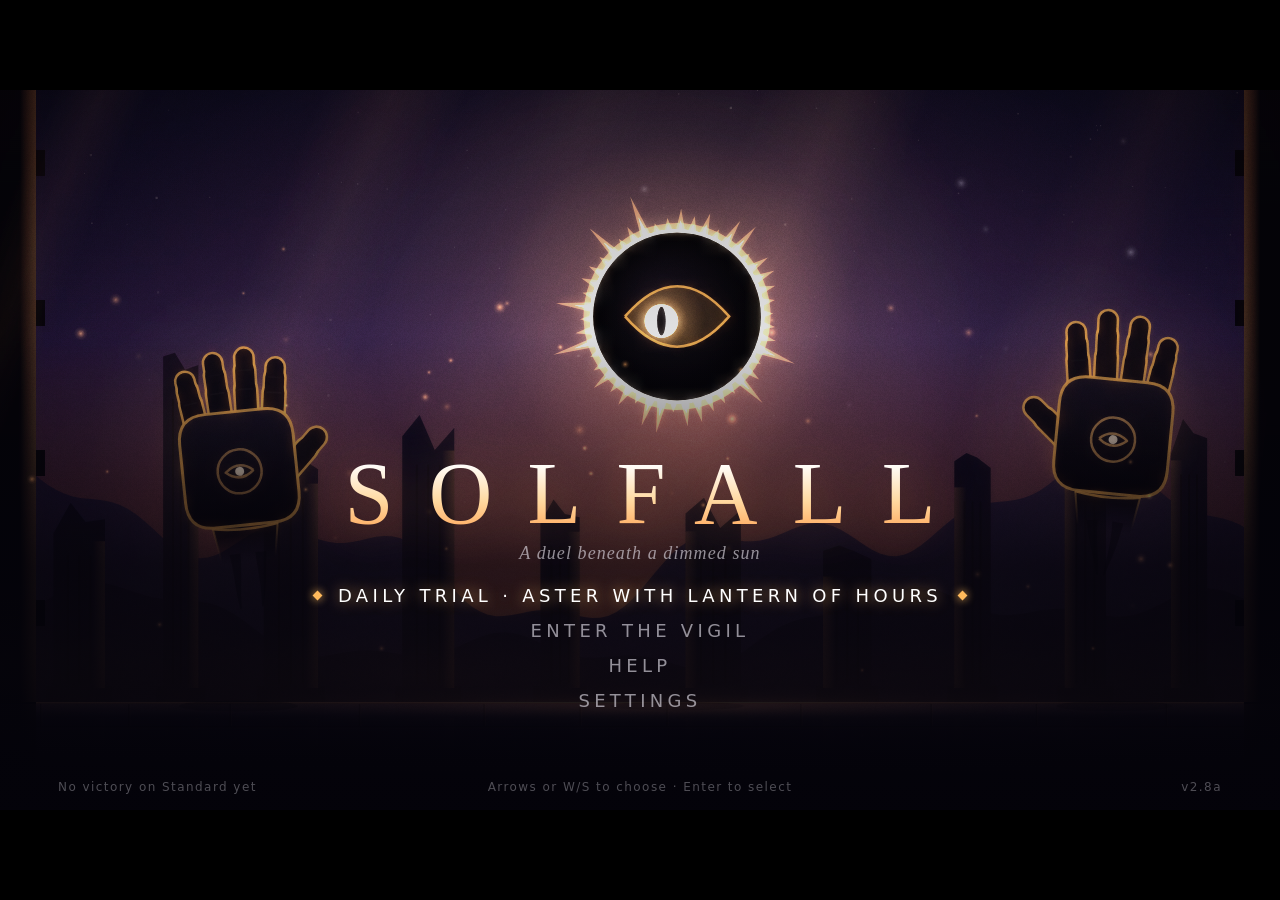
==== index.html @ 7db54760 "Solfall v2.8a: a Boss Journal, a daily trial, and costumes - The Boss Journal: a lectern in the camp" ====
<!doctype html>
<html lang="en">
<head>
<meta charset="utf-8">
<title>Solfall</title>
<meta name="viewport" content="width=device-width, initial-scale=1">
<link rel="icon" href="data:image/svg+xml,%3Csvg xmlns='http://www.w3.org/2000/svg' viewBox='0 0 32 32'%3E%3Ccircle cx='16' cy='16' r='14' fill='%23ffba5c'/%3E%3Ccircle cx='16' cy='16' r='11' fill='%23060410'/%3E%3C/svg%3E">
<link rel="stylesheet" href="css/style.css">
</head>
<body>
<div id="stage">
  <canvas id="game"></canvas>
  <div id="lowhp"></div>
  <div class="lb" id="lbTop"></div>
  <div class="lb" id="lbBot"></div>

  <!-- in-fight display -->
  <div id="hud" class="off">
    <div id="phud">
      <div class="plabel" id="heroName">VESPER</div>
      <div id="hp"></div>
      <div id="ember">
        <div class="seg"><i></i></div><div class="seg"><i></i></div><div class="seg"><i></i></div>
        <span class="elabel">STARLIGHT</span>
      </div>
      <div id="ult"><div class="ubar"><i id="ultFill"></i></div><span class="elabel">DAWNBREAK</span><span id="ultKey"></span></div>
      <div id="crown" class="off"><div class="ubar"><i id="crownFill"></i></div><span class="elabel" id="crownName">CROWN</span><span id="crownKey"></span></div>
      <div id="mend"></div>
      <div id="boons"></div>
    </div>
    <div id="timer">0:00.0</div>
    <div id="flow"><b id="flowRank"></b><div class="fbar"><i id="flowFill"></i></div><span class="flabel">FLOW</span></div>
    <div id="omen"></div>
    <div id="bhud">
      <div class="brow">
        <span class="bname"><span id="bname">THE ECLIPSED WARDEN </span><i id="trial"></i></span>
        <span id="bphase"><b>I</b><b>II</b><b>III</b></span>
      </div>
      <div class="bbar">
        <div id="bchip"></div><div id="bfill"></div>
        <div class="notch" style="left:33.333%"></div><div class="notch" style="left:66.666%"></div>
      </div>
      <div class="pbar"><div id="pfill"></div><span>STAGGER</span></div>
    </div>
    <div id="card"><div class="num"></div><div class="rule"></div><div class="title"></div><div class="sub"></div></div>
    <div id="callout"><div class="big"></div><div class="small"></div></div>
    <div id="hint"></div>
  </div>
  <!-- the rest between trials: the boon you stand at, as a card (rest.js) -->
  <div id="restCard" class="item card"><span class="ctag"></span><b class="cname"></b><span class="cdesc"></span><span class="cuse"></span></div>

  <!-- menus -->
  <div id="screens">
    <section id="s-title" class="screen">
      <div class="shade"></div>
      <div class="titleblock">
        <h1>SOLFALL</h1>
        <p class="tag">A duel beneath a dimmed sun</p>
        <nav>
          <div class="item" data-act="continue" id="continueItem" style="display:none">Continue</div>
          <div class="item" data-act="quick" id="quickItem" style="display:none">Quick start</div>
          <div class="item" data-act="daily" id="dailyItem">Daily trial</div>
          <div class="item" data-act="begin">Enter the Vigil</div>
          <div class="item" data-act="help">Help</div>
          <div class="item" data-act="settings">Settings</div>
        </nav>
        <p class="note" id="diffNote"></p><span id="shardCount" hidden></span>
      </div>
      <div class="foot"><span id="bestLine"></span><span>Arrows or W/S to choose · Enter to select</span><span id="ver"></span></div>
    </section>

    <section id="s-hero" class="screen panelscreen">
      <div class="panel chooser">
        <h2>Choose your hero</h2>
        <nav class="row cards" id="heroCards">
          <div class="item card herocard" data-act="hero0"><canvas width="300" height="320"></canvas><b class="cname"></b><span class="ctag"></span><span class="cdesc"></span><ul class="hlines"></ul><span class="hhp"></span></div>
          <div class="item card herocard" data-act="hero1"><canvas width="300" height="320"></canvas><b class="cname"></b><span class="ctag"></span><span class="cdesc"></span><ul class="hlines"></ul><span class="hhp"></span></div>
          <div class="item card herocard" data-act="hero2"><canvas width="300" height="320"></canvas><b class="cname"></b><span class="ctag"></span><span class="cdesc"></span><ul class="hlines"></ul><span class="hhp"></span></div>
          <div class="item card herocard" data-act="hero3"><canvas width="300" height="320"></canvas><b class="cname"></b><span class="ctag"></span><span class="cdesc"></span><ul class="hlines"></ul><span class="hhp"></span></div>
        </nav>
        <nav class="row"><div class="item" data-act="back">Back</div></nav>
      </div>
    </section>

    <section id="s-relic" class="screen panelscreen">
      <div class="panel chooser narrowpick">
        <p class="over" id="relicOver"></p>
        <h2>Choose a relic</h2>
        <p class="lead">One of these goes with you for the whole run.</p>
        <nav class="row cards" id="relicCards">
          <div class="item card t-relic" data-act="relic0"><span class="ctag">Relic</span><b class="cname"></b><span class="cdesc"></span></div>
          <div class="item card t-relic" data-act="relic1"><span class="ctag">Relic</span><b class="cname"></b><span class="cdesc"></span></div>
          <div class="item card t-relic" data-act="relic2"><span class="ctag">Relic</span><b class="cname"></b><span class="cdesc"></span></div>
          <div class="item card t-relic" data-act="relic3"><span class="ctag">Relic</span><b class="cname"></b><span class="cdesc"></span></div>
        </nav>
        <nav class="row"><div class="item" data-act="back">Back</div></nav>
      </div>
    </section>

    <section id="s-fountain" class="screen panelscreen">
      <div class="panel shrine fountain">
        <p class="over">Sunshards</p>
        <h2>The Cleansing Fountain</h2>
        <p class="lead" id="fountainLead"></p>
        <nav id="fountainList">
          <div class="item up" data-act="cleanse0"><b class="uname"></b><span class="udesc"></span><span class="ucost"></span></div>
          <div class="item up" data-act="cleanse1"><b class="uname"></b><span class="udesc"></span><span class="ucost"></span></div>
          <div class="item up" data-act="cleanse2"><b class="uname"></b><span class="udesc"></span><span class="ucost"></span></div>
          <div class="item up" data-act="cleanse3"><b class="uname"></b><span class="udesc"></span><span class="ucost"></span></div>
          <div class="item up" data-act="cleanse4"><b class="uname"></b><span class="udesc"></span><span class="ucost"></span></div>
          <div class="item up" data-act="cleanse5"><b class="uname"></b><span class="udesc"></span><span class="ucost"></span></div>
          <div class="item up" data-act="cleanse6"><b class="uname"></b><span class="udesc"></span><span class="ucost"></span></div>
          <div class="item up" data-act="cleanse7"><b class="uname"></b><span class="udesc"></span><span class="ucost"></span></div>
        </nav>
        <nav class="row"><div class="item" data-act="back">Leave</div></nav>
      </div>
    </section>

    <section id="s-smith" class="screen panelscreen">
      <div class="panel shrine smith">
        <p class="over">Sunshards</p>
        <h2>The Wandering Smith</h2>
        <p class="lead" id="smithLead"></p>
        <nav id="smithList">
          <div class="item up" data-act="temper0"><b class="uname"></b><span class="udesc"></span><span class="ucost"></span></div>
          <div class="item up" data-act="temper1"><b class="uname"></b><span class="udesc"></span><span class="ucost"></span></div>
          <div class="item up" data-act="temper2"><b class="uname"></b><span class="udesc"></span><span class="ucost"></span></div>
          <div class="item up" data-act="temper3"><b class="uname"></b><span class="udesc"></span><span class="ucost"></span></div>
          <div class="item up" data-act="temper4"><b class="uname"></b><span class="udesc"></span><span class="ucost"></span></div>
          <div class="item up" data-act="temper5"><b class="uname"></b><span class="udesc"></span><span class="ucost"></span></div>
          <div class="item up" data-act="temper6"><b class="uname"></b><span class="udesc"></span><span class="ucost"></span></div>
          <div class="item up" data-act="temper7"><b class="uname"></b><span class="udesc"></span><span class="ucost"></span></div>
        </nav>
        <nav class="row"><div class="item" data-act="back">Leave</div></nav>
      </div>
    </section>

    <section id="s-shrine" class="screen panelscreen">
      <div class="panel shrine">
        <p class="over" id="shrineOver">Sunshards</p>
        <h2>The Shrine</h2>
        <p class="lead" id="shrineLead"></p>
        <nav id="shrineList">
          <div class="item up" data-act="shrine0"><b class="uname"></b><span class="upips"></span><span class="udesc"></span><span class="ucost"></span></div>
          <div class="item up" data-act="shrine1"><b class="uname"></b><span class="upips"></span><span class="udesc"></span><span class="ucost"></span></div>
          <div class="item up" data-act="shrine2"><b class="uname"></b><span class="upips"></span><span class="udesc"></span><span class="ucost"></span></div>
          <div class="item up" data-act="shrine3"><b class="uname"></b><span class="upips"></span><span class="udesc"></span><span class="ucost"></span></div>
          <div class="item up" data-act="shrine4"><b class="uname"></b><span class="upips"></span><span class="udesc"></span><span class="ucost"></span></div>
          <div class="item up" data-act="shrine5"><b class="uname"></b><span class="upips"></span><span class="udesc"></span><span class="ucost"></span></div>
          <div class="item up" data-act="shrine6"><b class="uname"></b><span class="upips"></span><span class="udesc"></span><span class="ucost"></span></div>
          <div class="item up" data-act="shrine7"><b class="uname"></b><span class="upips"></span><span class="udesc"></span><span class="ucost"></span></div>
        </nav>
        <p class="tip" id="shrineTrophies"></p>
        <nav class="row"><div class="item" data-act="back">Back</div></nav>
      </div>
    </section>

    <section id="s-how" class="screen panelscreen">
      <div class="panel wide">
        <h2>How to play</h2>
        <div class="cols">
          <div>
            <h3>Controls</h3>
            <table class="keys">
              <tr><td>Move</td><td><kbd>A</kbd><kbd>D</kbd> or <kbd>←</kbd><kbd>→</kbd></td></tr>
              <tr><td>Jump, double jump</td><td><kbd>Space</kbd> or <kbd>Z</kbd></td></tr>
              <tr><td>Attack</td><td><kbd>J</kbd> or <kbd>X</kbd>, or left click (towards the cursor)</td></tr>
              <tr><td>Aim an attack up or down</td><td>hold <kbd>W</kbd> / <kbd>S</kbd> or <kbd>↑</kbd> / <kbd>↓</kbd></td></tr>
              <tr><td>Dash</td><td><kbd>K</kbd> or <kbd>C</kbd> or <kbd>Shift</kbd></td></tr>
              <tr><td>Special</td><td><kbd>L</kbd> or <kbd>V</kbd>, or right click (at the cursor)</td></tr>
              <tr><td>Mend</td><td>hold <kbd>E</kbd> or <kbd>F</kbd></td></tr>
              <tr><td>Dawnbreak</td><td><kbd>Q</kbd> or <kbd>I</kbd>, or middle click, when its bar is full</td></tr>
              <tr><td>Drop through a platform</td><td><kbd>S</kbd> + <kbd>Space</kbd></td></tr>
              <tr><td>Use something in the camp</td><td><kbd>E</kbd> or <kbd>Enter</kbd></td></tr>
              <tr><td>Flourish (a risky salute)</td><td><kbd>T</kbd> or <kbd>G</kbd></td></tr>
              <tr><td>Your hero's moves, pause</td><td>hold <kbd>Tab</kbd>; <kbd>Esc</kbd> or <kbd>P</kbd></td></tr>
            </table>
            <p class="small">Gamepad: stick to move, A jump, X attack, B or RB dash, Y special, LB mend, RT Dawnbreak, Back flourish.</p>
          </div>
          <div>
            <h3>Reading the fight</h3>
            <ul class="tips">
              <li><span class="sw danger"></span><b>Red-orange is a warning.</b> It marks where an attack will land; when it fills and flashes, it fires.</li>
              <li><span class="sw star"></span><b>Dash through an attack</b> at the last moment for a perfect dodge. Your next hit is a Riposte for double.</li>
              <li><b>Starlight</b> fills as you land hits. Spend a segment on your special, or hold Mend to restore one health.</li>
              <li><b>Every third attack is a finisher.</b> The first one on a staggered boss is a Sunder for more than double.</li>
              <li><b>Strike downward in the air</b> with the sword or maul to bounce off a boss.</li>
              <li><b>When a boss wards itself</b> and a ring closes on it, break the ward before the ring shuts.</li>
              <li><b>Dawnbreak</b> fills as you deal damage. One press when it is full; nothing can touch you while it plays.</li>
              <li><b>Flow</b> climbs from C to SS as you hit and dodge without being hit. Each rank adds 3% damage.</li>
              <li><b>The Vigil</b> is your camp: echoes change hero, the Shrine spends Sunshards, the brazier sets difficulty, the ring is for practice, the reliquary holds the relic for your run, the gate begins it.</li>
            </ul>
          </div>
        </div>
        <nav class="row"><div class="item" data-act="back">Back</div></nav>
      </div>
    </section>

    <section id="s-settings" class="screen panelscreen">
      <div class="panel">
        <h2>Settings</h2>
        <nav>
          <div class="item opt slider" data-opt="music"><span class="k">Music</span><span class="track"><i></i></span><span class="v"></span></div>
          <div class="item opt slider" data-opt="sfx"><span class="k">Sound effects</span><span class="track"><i></i></span><span class="v"></span></div>
          <div class="item opt" data-opt="shake"><span class="k">Screen shake</span><span class="v"></span></div>
          <div class="item opt" data-opt="flash"><span class="k">Screen flashes</span><span class="v"></span></div>
          <div class="item opt" data-opt="polish"><span class="k">Glow, grain and reflections</span><span class="v"></span></div>
          <div class="item opt" data-opt="numbers"><span class="k">Damage numbers</span><span class="v"></span></div>
          <div class="item opt" data-opt="hints"><span class="k">Welcome note in the camp</span><span class="v"></span></div>
          <div class="item" data-act="controls">Controls</div>
          <div class="item" data-act="fullscreen">Toggle fullscreen</div>
          <div class="item" data-act="reset" id="resetItem">Reset progress</div>
          <div class="item" data-act="back">Back</div>
        </nav>
      </div>
    </section>

    <section id="s-keys" class="screen panelscreen">
      <div class="panel keys">
        <h2>Controls</h2>
        <p class="lead">Choose an action, then press the key it should use. Esc cancels. The mouse and gamepad stay as they are.</p>
        <nav id="keyList">
          <div class="item kv" data-act="key-left"><span class="k"></span><span class="v"></span></div>
          <div class="item kv" data-act="key-right"><span class="k"></span><span class="v"></span></div>
          <div class="item kv" data-act="key-up"><span class="k"></span><span class="v"></span></div>
          <div class="item kv" data-act="key-down"><span class="k"></span><span class="v"></span></div>
          <div class="item kv" data-act="key-jump"><span class="k"></span><span class="v"></span></div>
          <div class="item kv" data-act="key-attack"><span class="k"></span><span class="v"></span></div>
          <div class="item kv" data-act="key-dash"><span class="k"></span><span class="v"></span></div>
          <div class="item kv" data-act="key-flare"><span class="k"></span><span class="v"></span></div>
          <div class="item kv" data-act="key-heal"><span class="k"></span><span class="v"></span></div>
          <div class="item kv" data-act="key-ult"><span class="k"></span><span class="v"></span></div>
          <div class="item kv" data-act="key-crown"><span class="k"></span><span class="v"></span></div>
          <div class="item kv" data-act="key-taunt"><span class="k"></span><span class="v"></span></div>
          <div class="item" data-act="keyreset">Restore defaults</div>
          <div class="item" data-act="back">Back</div>
        </nav>
      </div>
    </section>

    <section id="s-help" class="screen panelscreen">
      <div class="panel help">
        <h2>Help</h2>
        <div class="helpcols">
          <nav id="helpTabs">
            <div class="item" data-act="help0">How a fight works</div>
            <div class="item" data-act="help1">Attacking</div>
            <div class="item" data-act="help2">Your meters</div>
            <div class="item" data-act="help3">Staying alive</div>
            <div class="item" data-act="help4">Bosses</div>
            <div class="item" data-act="help5">A run</div>
            <div class="item" data-act="help6">The Vigil</div>
            <div class="item" data-act="how">Controls</div>
            <div class="item" data-act="back">Back</div>
          </nav>
          <div id="helpBody"></div>
        </div>
      </div>
    </section>

    <section id="s-journal" class="screen panelscreen">
      <div class="panel help journal">
        <h2>The Journal</h2>
        <div class="helpcols">
          <nav id="journalTabs">
            <div class="item" data-act="jour0">warden</div>
            <div class="item" data-act="jour1">mage</div>
            <div class="item" data-act="jour2">assassin</div>
            <div class="item" data-act="jour3">knight</div>
            <div class="item" data-act="jour4">wolf</div>
            <div class="item" data-act="jour5">leviathan</div>
            <div class="item" data-act="jour6">kairo</div>
            <div class="item" data-act="jour7">champion</div>
            <div class="item" data-act="back">Back</div>
          </nav>
          <div id="journalBody"></div>
        </div>
      </div>
    </section>

    <section id="s-feats" class="screen panelscreen">
      <div class="panel feats">
        <p class="over">Feats</p>
        <h2>The Tally</h2>
        <p class="lead" id="featsLead"></p>
        <div id="featsBody" class="featgrid"></div>
        <nav class="row"><div class="item" data-act="back">Back</div></nav>
      </div>
    </section>

    <section id="s-moves" class="screen panelscreen">
      <div class="panel moves">
        <p class="over" id="movesOver"></p>
        <h2 id="movesTitle"></h2>
        <table class="movetable"><tbody id="movesBody"></tbody></table>
        <p class="small" id="movesFoot"></p>
        <nav class="row"><div class="item" data-act="back">Back</div></nav>
      </div>
    </section>

    <section id="s-practice" class="screen panelscreen">
      <div class="panel narrow">
        <p class="over" id="practiceOver"></p>
        <h2>Practise</h2>
        <p class="lead">No relic, no omen, no reward, and nothing lost if you fall. <kbd>R</kbd> tries again.</p>
        <nav>
          <div class="item opt" data-opt="firstFoe"><span class="k">Against</span><span class="v"></span></div>
          <div class="item" data-act="practice1">From phase I</div>
          <div class="item" data-act="practice2">From phase II</div>
          <div class="item" data-act="practice3">From phase III</div>
          <div class="item" data-act="back">Back</div>
        </nav>
      </div>
    </section>

    <section id="s-pause" class="screen panelscreen">
      <div class="panel narrow">
        <h2>Paused</h2>
        <nav>
          <div class="item" data-act="resume">Resume</div>
          <div class="item" data-act="moves">Moves</div>
          <div class="item" data-act="journal">Journal</div>
          <div class="item" data-act="restart">Restart run</div>
          <div class="item" data-act="camp">Return to camp</div>
          <div class="item" data-act="help">Help</div>
          <div class="item" data-act="settings">Settings</div>
          <div class="item" data-act="quit">Quit to title</div>
        </nav>
        <div id="pauseBoons" class="boonlist"></div>
      </div>
    </section>

    <section id="s-dead" class="screen panelscreen">
      <div class="panel result">
        <p class="over">Defeat</p>
        <h2>THE LIGHT GOES OUT</h2>
        <p class="lead" id="deadLead"></p>
        <div class="prog"><div id="deadFill"></div><div class="notch" style="left:33.333%"></div><div class="notch" style="left:66.666%"></div>
          <span class="pl" style="left:16.6%">III</span><span class="pl" style="left:50%">II</span><span class="pl" style="left:83.3%">I</span></div>
        <div class="stats" id="deadStats"></div>
        <div class="recap" id="deadRecap"></div>
        <p class="tip" id="deadTip"></p>
        <nav class="row">
          <div class="item" data-act="retry">New run <kbd>R</kbd></div>
          <div class="item" data-act="camp">Back to camp</div>
          <div class="item" data-act="quit">Title</div>
        </nav>
      </div>
    </section>

    <section id="s-win" class="screen panelscreen">
      <div class="panel result win">
        <p class="over" id="winOver">Victory</p>
        <h2>THE SUN RETURNS</h2>
        <div class="grade"><div class="ring"><span id="gradeLetter">A</span></div><div class="gtext"><b id="gradeTitle"></b><span id="gradeSub"></span></div></div>
        <div class="stats" id="winStats"></div>
        <div class="recap" id="winRecap"></div>
        <p class="tip" id="winBest"></p>
        <p class="pick" id="winPick"></p>
        <nav class="row cards" id="winCards">
          <div class="item card" data-act="boon0"><span class="ctag"></span><b class="cname"></b><span class="cdesc"></span></div>
          <div class="item card" data-act="boon1"><span class="ctag"></span><b class="cname"></b><span class="cdesc"></span></div>
          <div class="item card" data-act="boon2"><span class="ctag"></span><b class="cname"></b><span class="cdesc"></span></div>
          <div class="item card" data-act="boon3"><span class="ctag"></span><b class="cname"></b><span class="cdesc"></span></div>
        </nav>
        <nav class="row">
          <div class="item" data-act="rest" id="restItem">Rest, and choose a boon</div>
          <div class="item" data-act="reroll" id="rerollItem">Redraw boons</div>
          <div class="item" data-act="endrun">End the run, return to camp</div>
        </nav>
      </div>
    </section>
  </div>
  <div id="fade"></div>
</div>

<script src="js/util.js"></script>
<script src="js/run.js"></script>
<script src="js/meta.js"></script>
<script src="js/costumes.js"></script>
<script src="js/journal-data.js"></script>
<script src="js/feats.js"></script>
<script src="js/input.js"></script>
<script src="js/audio.js"></script>
<script src="js/fx.js"></script>
<script src="js/draw.js"></script>
<script src="js/arena.js"></script>
<script src="js/hazards.js"></script>
<script src="js/player.js"></script>
<script src="js/flow.js"></script>
<script src="js/finish.js"></script>
<script src="js/post.js"></script>
<script src="js/boss.js"></script>
<script src="js/bosskit.js"></script>
<script src="js/mage.js"></script>
<script src="js/assassin.js"></script>
<script src="js/knight.js"></script>
<script src="js/wolf.js"></script>
<script src="js/leviathan.js"></script>
<script src="js/kairo.js"></script>
<script src="js/champion.js"></script>
<script src="js/omens.js"></script>
<script src="js/moments.js"></script>
<script src="js/sets.js"></script>
<script src="js/relics.js"></script>
<script src="js/hub.js"></script>
<script src="js/rest.js"></script>
<script src="js/corrupt.js"></script>
<script src="js/hexes.js"></script>
<script src="js/ui.js"></script>
<script src="js/game.js"></script>
</body>
</html>
---- css/style.css ----
/* Solfall - interface styling. The stage is a fixed 1280x720 box that script scales to the window. */
:root {
  --star: #96e1ff;
  --star-hot: #ebfaff;
  --gold: #ffba5c;
  --danger: #ff6038;
  --ink: #ece9f4;
  --dim: rgba(236, 233, 244, 0.6);
  --faint: rgba(236, 233, 244, 0.32);
  --ui: Bahnschrift, "Segoe UI", system-ui, sans-serif;
  --display: "Palatino Linotype", "Book Antiqua", Palatino, Georgia, serif;
  --bcol1: #ff8a3c;
  --bcol2: #ffd07a;
}

* { box-sizing: border-box; }
html, body { margin: 0; height: 100%; background: #000; overflow: hidden; }
body { font-family: var(--ui); color: var(--ink); user-select: none; -webkit-user-select: none; }

#stage {
  position: absolute; left: 0; top: 0; width: 1280px; height: 720px;
  transform-origin: 0 0; overflow: hidden; background: #000;
}
#game { position: absolute; left: 0; top: 0; width: 1280px; height: 720px; display: block; }

kbd {
  display: inline-block; min-width: 22px; padding: 1px 6px; margin: 0 2px;
  border: 1px solid rgba(255, 255, 255, 0.34); border-bottom-width: 2px; border-radius: 4px;
  background: rgba(255, 255, 255, 0.06);
  font: 600 12px var(--ui); color: var(--ink); text-align: center; letter-spacing: 0;
}

/* ---------------------------------------------------------------- overlays */
#lowhp {
  position: absolute; inset: 0; pointer-events: none; opacity: 0; transition: opacity 0.4s;
  background: radial-gradient(ellipse at center, rgba(255, 30, 40, 0) 52%, rgba(255, 30, 40, 0.5) 100%);
}
#lowhp.on { animation: lowpulse 1.1s ease-in-out infinite; }
@keyframes lowpulse { 0%, 100% { opacity: 0.45; } 50% { opacity: 0.95; } }

.lb {
  position: absolute; left: 0; right: 0; height: 0; background: #000; pointer-events: none;
  transition: height 0.55s cubic-bezier(0.2, 0.8, 0.2, 1);
}
#lbTop { top: 0; }
#lbBot { bottom: 0; }
.lb.on { height: 54px; }

/* ---------------------------------------------------------------- HUD */
#hud { position: absolute; inset: 0; pointer-events: none; transition: opacity 0.5s; }
#hud.off { opacity: 0; }

#phud { position: absolute; left: 58px; top: 24px; }
.plabel { font-size: 11px; letter-spacing: 0.34em; color: var(--dim); }
#hp { display: flex; gap: 11px; margin: 11px 0 0 5px; height: 20px; }
.pip {
  width: 17px; height: 17px; transform: rotate(45deg);
  border: 2px solid var(--star); background: var(--star);
  box-shadow: 0 0 10px rgba(150, 225, 255, 0.75), inset 0 0 4px #fff;
  transition: background 0.25s, box-shadow 0.25s, border-color 0.25s;
}
.pip.off { background: rgba(0, 0, 0, 0.35); border-color: rgba(150, 225, 255, 0.28); box-shadow: none; }
.pip.break { animation: pipbreak 0.45s ease-out; }
.pip.gain { animation: pipgain 0.5s ease-out; }
@keyframes pipbreak {
  0% { transform: rotate(45deg) scale(1.9); background: #fff; border-color: #ff6a6a; box-shadow: 0 0 22px #ff5050; }
  100% { transform: rotate(45deg) scale(1); }
}
@keyframes pipgain {
  0% { transform: rotate(45deg) scale(0.3); }
  60% { transform: rotate(45deg) scale(1.5); }
  100% { transform: rotate(45deg) scale(1); }
}

#ember { display: flex; align-items: center; gap: 5px; margin-top: 15px; }
#ember.deny { animation: deny 0.3s; }
@keyframes deny { 0%, 100% { transform: translateX(0); } 25% { transform: translateX(-5px); } 75% { transform: translateX(5px); } }
.seg {
  width: 52px; height: 9px; transform: skewX(-20deg); overflow: hidden;
  background: rgba(0, 0, 0, 0.5); border: 1px solid rgba(150, 225, 255, 0.4);
}
.seg i { display: block; height: 100%; width: 0; background: linear-gradient(90deg, #4aa8d8, var(--star)); }
.seg.full { border-color: var(--star-hot); box-shadow: 0 0 10px rgba(150, 225, 255, 0.8); }
.seg.full i { background: linear-gradient(90deg, var(--star), #fff); }
.seg.pop { animation: segpop 0.4s ease-out; }
@keyframes segpop { 0% { transform: skewX(-20deg) scale(1.35); filter: brightness(2); } 100% { transform: skewX(-20deg) scale(1); } }
.elabel { margin-left: 9px; font-size: 10px; letter-spacing: 0.3em; color: var(--dim); }
#mend { margin-top: 9px; font-size: 12px; letter-spacing: 0.08em; color: var(--star); opacity: 0; transition: opacity 0.3s; }
#mend.on { opacity: 0.95; }

#timer {
  position: absolute; right: 58px; top: 24px;
  font-size: 19px; letter-spacing: 0.08em; color: var(--dim); font-variant-numeric: tabular-nums;
}

#bhud { position: absolute; left: 50%; bottom: 24px; width: 640px; transform: translateX(-50%); }
.brow { display: flex; justify-content: space-between; align-items: flex-end; }
.bname { font: 400 17px var(--display); letter-spacing: 0.34em; color: var(--ink); text-shadow: 0 2px 6px #000; }
#bphase { display: flex; gap: 6px; }
#bphase b {
  min-width: 26px; padding: 1px 5px; text-align: center;
  font: 400 11px var(--display); letter-spacing: 0.1em; color: var(--faint);
  border: 1px solid rgba(255, 255, 255, 0.16);
}
#bphase b.on { color: #120c08; background: var(--bcol2); border-color: var(--bcol2); box-shadow: 0 0 10px var(--bcol1); }
#bphase b.done { color: var(--dim); border-color: rgba(255, 255, 255, 0.4); text-decoration: line-through; }
#bphase { transition: opacity 1.4s, filter 1.4s; }
#bhud.unbound #bphase { opacity: 0; filter: blur(3px); }
.bbar {
  position: relative; height: 14px; margin-top: 7px;
  background: rgba(0, 0, 0, 0.66); border: 1px solid rgba(255, 255, 255, 0.26);
}
#bchip, #bfill { position: absolute; left: 0; top: 0; bottom: 0; width: 100%; }
#bchip { background: #fff; opacity: 0.9; }
#bfill { background: linear-gradient(90deg, var(--bcol1), var(--bcol2)); box-shadow: 0 0 12px var(--bcol1); }
.bbar.hit #bfill { filter: brightness(1.7); }
.notch { position: absolute; top: -4px; bottom: -4px; width: 2px; margin-left: -1px; background: rgba(255, 255, 255, 0.8); }
.pbar {
  position: relative; height: 6px; width: 300px; margin: 6px auto 0;
  background: rgba(0, 0, 0, 0.6); border: 1px solid rgba(150, 225, 255, 0.32);
}
#pfill { height: 100%; width: 0; background: linear-gradient(90deg, #4aa8d8, var(--star)); }
.pbar span { position: absolute; left: 100%; top: -3px; margin-left: 9px; font-size: 9px; letter-spacing: 0.3em; color: var(--faint); }
.pbar.broken { border-color: #fff; box-shadow: 0 0 12px var(--star); }
.pbar.broken #pfill { background: #fff; }
.pbar.broken span { color: var(--star-hot); }

#card { position: absolute; left: 0; right: 0; top: 356px; text-align: center; opacity: 0; }
#card.show { animation: card 3.4s ease-out forwards; }
#card .num { font: 400 74px/1 var(--display); letter-spacing: 0.1em; color: var(--bcol2); text-shadow: 0 0 30px var(--bcol1), 0 4px 10px #000; }
#card .rule { width: 260px; height: 1px; margin: 12px auto; background: linear-gradient(90deg, transparent, var(--ink), transparent); }
#card .title { font: 400 30px var(--display); letter-spacing: 0.52em; padding-left: 0.52em; text-shadow: 0 3px 10px #000; }
#card .sub { margin-top: 9px; font: italic 400 17px var(--display); color: var(--dim); text-shadow: 0 2px 6px #000; }
@keyframes card {
  0% { opacity: 0; transform: scale(1.12); letter-spacing: 0.2em; }
  12% { opacity: 1; transform: scale(1); }
  78% { opacity: 1; }
  100% { opacity: 0; transform: scale(0.98); }
}

#callout { position: absolute; left: 0; right: 0; top: 104px; text-align: center; opacity: 0; }
#callout.show { animation: callout 2.2s ease-out forwards; }
#callout .big { font-size: 34px; font-weight: 700; letter-spacing: 0.44em; padding-left: 0.44em; color: var(--star-hot); text-shadow: 0 0 22px var(--star), 0 3px 8px #000; }
#callout .small { margin-top: 5px; font-size: 13px; letter-spacing: 0.34em; color: var(--star); text-shadow: 0 2px 6px #000; }
@keyframes callout {
  0% { opacity: 0; transform: scale(1.5); }
  10% { opacity: 1; transform: scale(1); }
  75% { opacity: 1; }
  100% { opacity: 0; }
}

#hint {
  position: absolute; left: 50%; top: 34px; transform: translateX(-50%);
  padding: 8px 20px; white-space: nowrap;
  background: rgba(8, 6, 14, 0.78); border: 1px solid rgba(255, 96, 56, 0.7); border-radius: 3px;
  font-size: 15px; letter-spacing: 0.06em; color: #ffe9df;
  opacity: 0; transition: opacity 0.35s;
}
#hint.show { opacity: 1; }

/* ---------------------------------------------------------------- screens */
#screens { position: absolute; inset: 0; pointer-events: none; } /* (v2.7a: the HUD under it can be pointed at; an open screen takes the pointer) */
#screens .screen.on { pointer-events: auto; }
.screen { position: absolute; inset: 0; display: none; }
.screen.on { display: block; }

.item {
  position: relative; cursor: pointer;
  font-size: 18px; letter-spacing: 0.24em; text-transform: uppercase; color: var(--dim);
  padding: 8px 34px; white-space: nowrap; transition: color 0.12s, text-shadow 0.12s;
}
.item::before, .item::after {
  content: ""; position: absolute; top: 50%; width: 7px; height: 7px; margin-top: -4px;
  background: var(--gold); transform: rotate(45deg) scale(0); transition: transform 0.15s; box-shadow: 0 0 8px var(--gold);
}
.item::before { left: 10px; }
.item::after { right: 10px; }
.item.focus { color: #fff; text-shadow: 0 0 14px rgba(255, 186, 92, 0.75); }
.item.focus::before, .item.focus::after { transform: rotate(45deg) scale(1); }
.item kbd { margin-left: 8px; }
.item.opt { display: flex; align-items: center; gap: 18px; }
.item.opt .k { flex: 1; text-align: left; }
.item.opt .v { min-width: 150px; text-align: center; color: var(--gold); letter-spacing: 0.16em; }
.item.opt .v::before { content: "‹ "; opacity: 0.55; }
.item.opt .v::after { content: " ›"; opacity: 0.55; }
.item.slider .v { min-width: 52px; text-align: right; }
.item.slider .v::before, .item.slider .v::after { content: ""; }
.track { position: relative; width: 170px; height: 6px; background: rgba(255, 255, 255, 0.14); }
.track i { position: absolute; left: 0; top: 0; bottom: 0; background: var(--gold); box-shadow: 0 0 8px rgba(255, 186, 92, 0.7); }

/* title */
#s-title .shade {
  position: absolute; inset: 0;
  background: linear-gradient(180deg, rgba(4, 3, 10, 0.3) 0%, rgba(4, 3, 10, 0.12) 34%, rgba(4, 3, 10, 0.8) 66%, rgba(4, 3, 10, 0.96) 100%);
}
.titleblock { position: absolute; left: 0; right: 0; top: 356px; text-align: center; }
.titleblock h1 {
  margin: 0; font: 400 88px/1.08 var(--display); letter-spacing: 0.4em; padding-left: 0.4em;
  background: linear-gradient(180deg, #fff 18%, #ffd9a0 58%, #ff9a4a 100%);
  -webkit-background-clip: text; background-clip: text; color: transparent;
  filter: drop-shadow(0 0 26px rgba(255, 160, 80, 0.45));
}
.titleblock .tag { margin: 2px 0 14px; font: italic 400 18px var(--display); color: var(--dim); letter-spacing: 0.06em; }
.titleblock nav { display: inline-flex; flex-direction: column; align-items: stretch; min-width: 420px; }
.titleblock nav .item { text-align: center; padding: 7px 34px; }
.titleblock nav .item.opt .k { text-align: right; flex: 1; }
.titleblock nav .item.opt .v { text-align: left; min-width: 0; flex: 1; }
.titleblock .note { margin: 4px 0 0; min-height: 18px; font-size: 13px; letter-spacing: 0.06em; color: var(--faint); }
.foot {
  position: absolute; left: 58px; right: 58px; bottom: 16px;
  /* three fixed columns, so the middle and right text stay put when the left one changes length */
  display: grid; grid-template-columns: 1fr auto 1fr; align-items: baseline; gap: 24px;
  font-size: 12px; letter-spacing: 0.12em; color: var(--faint);
}
.foot span:first-child { text-align: left; }
.foot span:last-child { text-align: right; }

/* panels */
.panelscreen.on {
  display: flex; align-items: center; justify-content: center;
  background: rgba(4, 3, 10, 0.74); backdrop-filter: blur(3px);
}
.panel {
  position: relative; width: 580px; padding: 34px 44px 30px;
  background: linear-gradient(180deg, rgba(24, 19, 40, 0.97), rgba(10, 8, 18, 0.97));
  border: 1px solid rgba(255, 186, 92, 0.36);
  box-shadow: 0 30px 80px rgba(0, 0, 0, 0.66), inset 0 0 0 1px rgba(255, 255, 255, 0.04);
  animation: pop 0.22s ease-out;
}
.panel::before {
  content: ""; position: absolute; left: 50%; top: -7px; width: 12px; height: 12px; margin-left: -6px;
  background: var(--gold); transform: rotate(45deg); box-shadow: 0 0 14px var(--gold);
}
.panel.wide { width: 1040px; }
.panel.narrow { width: 420px; }
.panel.result { width: 900px; text-align: center; }
/* (v2.4c: the result screens' buttons are long ("Again, with Feather Cloak"): smaller, and they wrap rather than spill out of the panel) */
.panel.result nav.row { flex-wrap: wrap; gap: 4px 6px; }
.panel.result nav.row:not(.cards) .item { font-size: 15px; letter-spacing: 0.18em; padding: 8px 26px; }
@keyframes pop { 0% { opacity: 0; transform: translateY(10px) scale(0.98); } 100% { opacity: 1; transform: none; } }
.panel h2 { margin: 0 0 20px; text-align: center; font: 400 28px var(--display); letter-spacing: 0.32em; padding-left: 0.32em; }
.panel h3 { margin: 0 0 12px; font-size: 13px; font-weight: 600; letter-spacing: 0.32em; color: var(--gold); text-transform: uppercase; }
.panel nav { display: flex; flex-direction: column; }
.panel nav .item { text-align: center; }
.panel nav.row { flex-direction: row; justify-content: center; gap: 24px; margin-top: 22px; }

.cols { display: grid; grid-template-columns: 1fr 1fr; gap: 48px; }
table.keys { width: 100%; border-collapse: collapse; font-size: 14px; }
table.keys td { padding: 6px 0; border-bottom: 1px solid rgba(255, 255, 255, 0.07); }
table.keys td:first-child { color: var(--dim); width: 46%; }
.small { font-size: 12.5px; color: var(--faint); margin: 12px 0 0; }
ul.tips { margin: 0; padding: 0; list-style: none; font-size: 14px; line-height: 1.5; color: var(--dim); }
ul.tips li { margin-bottom: 10px; }
ul.tips b { color: var(--ink); font-weight: 600; }
.sw { display: inline-block; width: 10px; height: 10px; margin-right: 9px; transform: rotate(45deg); }
.sw.danger { background: var(--danger); box-shadow: 0 0 8px var(--danger); }
.sw.star { background: var(--star); box-shadow: 0 0 8px var(--star); }

/* results */
.over { margin: 0 0 6px; font-size: 12px; letter-spacing: 0.56em; padding-left: 0.56em; color: var(--danger); text-transform: uppercase; }
.win .over { color: var(--gold); }
.panel.result h2 { font-size: 33px; letter-spacing: 0.24em; padding-left: 0.24em; margin-bottom: 10px; white-space: nowrap; }
.lead { margin: 0; font-size: 15px; color: var(--dim); text-wrap: balance; }
.prog { position: relative; height: 10px; margin: 24px 30px 34px; background: rgba(0, 0, 0, 0.55); border: 1px solid rgba(255, 255, 255, 0.24); }
#deadFill { position: absolute; left: 0; top: 0; bottom: 0; background: linear-gradient(90deg, #ff8a3c, #ffd07a); transition: width 0.9s cubic-bezier(0.2, 0.8, 0.2, 1); }
.prog .pl { position: absolute; top: 15px; transform: translateX(-50%); font: 400 11px var(--display); letter-spacing: 0.1em; color: var(--faint); }
.stats { display: grid; grid-template-columns: repeat(4, 1fr); gap: 10px; margin-top: 6px; }
.stats div { padding: 12px 4px; background: rgba(255, 255, 255, 0.035); border: 1px solid rgba(255, 255, 255, 0.07); }
.stats .n { display: block; font-size: 25px; font-variant-numeric: tabular-nums; color: var(--ink); }
.stats .l { display: block; margin-top: 3px; font-size: 10px; letter-spacing: 0.24em; color: var(--faint); text-transform: uppercase; }
.tip { margin: 18px 0 0; min-height: 20px; font: italic 400 15px var(--display); color: var(--dim); }
.grade { display: flex; align-items: center; justify-content: center; gap: 22px; margin: 16px 0 22px; text-align: left; }
.ring {
  width: 92px; height: 92px; border-radius: 50%; display: flex; align-items: center; justify-content: center;
  border: 2px solid var(--gold); box-shadow: 0 0 26px rgba(255, 186, 92, 0.55), inset 0 0 18px rgba(255, 186, 92, 0.25);
}
.ring span { font: 400 54px/1 var(--display); color: #fff; text-shadow: 0 0 18px var(--gold); }
.gtext b { display: block; font-size: 18px; font-weight: 600; letter-spacing: 0.24em; text-transform: uppercase; }
.gtext span { display: block; margin-top: 4px; font-size: 13px; color: var(--dim); }

/* option rows inside panels: label left, value right */
.panel nav .item.opt .v { min-width: 0; text-align: right; }
.track { flex: none; }
#s-settings .panel { width: 640px; }

#hint.calm { border-color: rgba(150, 225, 255, 0.5); color: var(--ink); }
#hint b { color: var(--star); font-weight: 600; }

/* scene fade, cursor and defeat mood */
#fade { position: absolute; inset: 0; background: #000; opacity: 0; pointer-events: none; }
#fade.go { animation: fadeup 0.55s ease-out; }
@keyframes fadeup { 0% { opacity: 1; } 100% { opacity: 0; } }
#stage.fighting { cursor: crosshair; }
#stage.fighting .screen.on { cursor: default; }
#game { transition: filter 1.1s ease-out; }
#stage.fallen #game { filter: grayscale(0.85) brightness(0.72); }
#mend kbd { font-size: 11px; }

/* ---------------------------------------------------------------- run: trials and boons */
#trial { margin-left: 14px; font: 400 12px var(--ui); font-style: normal; letter-spacing: 0.3em; color: var(--bcol2); text-transform: uppercase; }
#boons { display: flex; flex-wrap: wrap; gap: 5px; max-width: 330px; margin-top: 10px; }
#boons span {
  padding: 2px 7px; font-size: 10.5px; letter-spacing: 0.08em; color: var(--ink);
  background: rgba(8, 6, 14, 0.6); border: 1px solid var(--tagc, rgba(255, 255, 255, 0.3)); border-left-width: 3px;
}
.t-movement { --tagc: #7fe3b0; }
.t-sword { --tagc: #ffba5c; }
.t-starlight { --tagc: #96e1ff; }
.t-survival { --tagc: #ff9aa6; }
.t-risk { --tagc: #ff6038; }
.t-pair { --tagc: #ffd27a; }
.t-signature { --tagc: var(--herocol, #ffd6a0); }
/* a pair named in a boon's text: underlined, and its effect as a tooltip. The tooltip opens beside
   the card or list it is in (they are its positioned parent), never over the text you are reading. */
.item.card, .boonlist { position: relative; }
.pairtip { color: #ffd27a; text-decoration: underline; text-decoration-color: rgba(255, 210, 122, 0.7); text-underline-offset: 3px; cursor: help; }
.pairtip::after {
  content: attr(data-tip); position: absolute; left: calc(100% + 14px); top: 0;
  width: 240px; padding: 9px 11px; z-index: 20; pointer-events: none; display: none;
  font-size: 12.5px; line-height: 1.4; letter-spacing: 0; text-transform: none; text-align: left; color: #f4ecdc;
  background: rgba(10, 8, 18, 0.97); border: 1px solid rgba(255, 210, 122, 0.75); box-shadow: 0 8px 24px rgba(0, 0, 0, 0.6);
}
.pairtip:hover::after, body.pad .item.card.focus .pairtip::after { display: block; }

/* the rest between trials: the boon you stand at */
#restCard { position: absolute; left: 50%; top: 96px; width: 330px; transform: translateX(-50%); display: none; pointer-events: auto; z-index: 5; background: rgba(10, 8, 18, 0.9); cursor: default; }
#restCard.show { display: flex; }
#restCard.item.card.focus { transform: translateX(-50%); }
#restCard .cuse { margin-top: 4px; font-size: 12px; font-weight: 600; letter-spacing: 0.2em; text-transform: uppercase; color: var(--gold); }
#hud.camp.rest #boons { display: flex; }
/* a corrupted boss's bar: blood on void */
#hud.corrupt .bname { color: #ff4f7a; text-shadow: 0 0 12px rgba(235, 30, 80, 0.7), 0 2px 6px #000; }
#hud.corrupt .bbar { border-color: rgba(235, 30, 80, 0.7); box-shadow: 0 0 14px rgba(235, 30, 80, 0.35); }
.item.card.t-pair { background: linear-gradient(180deg, rgba(255, 210, 122, 0.1), rgba(255, 255, 255, 0.03)); }

.boonlist { margin-top: 16px; }
.boonlist h3 { margin: 0 0 8px; text-align: center; }
.boonlist p { margin: 0 0 6px; font-size: 13px; line-height: 1.4; color: var(--dim); }
.boonlist b { color: var(--ink); font-weight: 600; margin-right: 6px; }

.panel.result.win { width: 900px; padding-bottom: 22px; }
.win .grade { margin: 10px 0 14px; }
.win .tip { margin-top: 12px; min-height: 0; }
.pick { margin: 16px 0 10px; font-size: 13px; font-weight: 600; letter-spacing: 0.3em; color: var(--gold); text-transform: uppercase; }
.panel nav.row.cards { gap: 14px; margin-top: 0; align-items: stretch; }
.item.card {
  flex: 1; display: flex; flex-direction: column; gap: 6px; padding: 14px 16px 16px; min-height: 132px;
  text-align: left; text-transform: none; letter-spacing: 0; white-space: normal;
  background: rgba(255, 255, 255, 0.035); border: 1px solid rgba(255, 255, 255, 0.14); border-top: 3px solid var(--tagc, #fff);
  transition: transform 0.12s, background 0.12s, box-shadow 0.12s, border-color 0.12s;
}
.item.card::before, .item.card::after { display: none; }
.item.card .ctag { font-size: 10px; letter-spacing: 0.3em; text-transform: uppercase; color: var(--tagc, #fff); }
.item.card .cname { font: 400 21px var(--display); letter-spacing: 0.06em; color: var(--ink); }
.item.card .cdesc { font-size: 13.5px; line-height: 1.45; color: var(--dim); }
.item.card.focus {
  transform: translateY(-5px); background: rgba(255, 255, 255, 0.09); text-shadow: none;
  border-color: var(--tagc, #fff); box-shadow: 0 10px 30px rgba(0, 0, 0, 0.5), 0 0 18px -4px var(--tagc, #fff);
}
.item.card.focus .cdesc { color: var(--ink); }

/* ---------------------------------------------------------------- hero and relic choice */
.t-weapon { --tagc: #ffba5c; }
.t-relic { --tagc: #ffe08a; }
.panel.chooser { width: 1080px; text-align: center; padding-bottom: 22px; }
.panel.chooser.narrowpick { width: 900px; }
.panel.chooser .lead { margin: -8px 0 18px; }
.panel.chooser h2 { margin-bottom: 18px; }
#s-hero .panel.chooser { width: 1200px; }
.item.card.herocard { align-items: center; text-align: center; gap: 4px; padding: 10px 14px 14px; }
.herocard canvas { width: 150px; height: 160px; display: block; }
.herocard .cname { font-size: 25px; letter-spacing: 0.12em; }
.herocard .ctag { margin-bottom: 4px; }
.herocard .cdesc { min-height: 38px; }
.herocard .hlines { list-style: none; margin: 6px 0 8px; padding: 0; text-align: left; font-size: 12.5px; line-height: 1.42; color: var(--dim); }
.herocard .hlines li { position: relative; margin-bottom: 5px; padding-left: 14px; }
.herocard .hlines li::before { content: ""; position: absolute; left: 1px; top: 6px; width: 5px; height: 5px; background: var(--tagc); transform: rotate(45deg); }
.herocard .hhp { margin-top: auto; font-size: 10.5px; letter-spacing: 0.22em; text-transform: uppercase; color: var(--tagc); }
.herocard.focus .hlines { color: var(--ink); }
#relicCards .card { min-height: 150px; }

/* ---------------------------------------------------------------- Dawnbreak, Flow, omens */
#ult { display: flex; align-items: center; gap: 5px; margin-top: 8px; }
.ubar { width: 166px; height: 7px; transform: skewX(-20deg); overflow: hidden; background: rgba(0, 0, 0, 0.5); border: 1px solid rgba(255, 214, 140, 0.4); }
.ubar i { display: block; height: 100%; width: 0; background: linear-gradient(90deg, #c8782a, var(--gold)); }
#ultKey { margin-left: 4px; font-size: 11px; letter-spacing: 0.08em; color: var(--gold); opacity: 0; transition: opacity 0.2s; }
#ult.ready .ubar { border-color: #fff; animation: ultready 0.9s ease-in-out infinite; }
#ult.ready .ubar i { background: linear-gradient(90deg, var(--gold), #fff); }
#ult.ready .elabel { color: var(--gold); }
#ult.ready #ultKey { opacity: 1; }
@keyframes ultready { 0%, 100% { box-shadow: 0 0 6px rgba(255, 214, 140, 0.6); } 50% { box-shadow: 0 0 18px rgba(255, 214, 140, 1); } }
/* the crown (v2.3a): under Dawnbreak, in its set's colour, shown once a set has opened one */
#crown { display: flex; align-items: center; gap: 5px; margin-top: 6px; --ccol: #fff; }
#crown.off { display: none; }
#crown .ubar { width: 120px; height: 6px; border-color: color-mix(in srgb, var(--ccol) 45%, transparent); }
#crown .ubar i { background: linear-gradient(90deg, color-mix(in srgb, var(--ccol) 55%, #000), var(--ccol)); }
#crown .elabel { color: color-mix(in srgb, var(--ccol) 70%, #aaa); }
#crownKey { margin-left: 4px; font-size: 11px; letter-spacing: 0.08em; color: var(--ccol); opacity: 0; transition: opacity 0.2s; }
#crown.ready .ubar { border-color: var(--ccol); animation: crownready 0.9s ease-in-out infinite; }
#crown.ready .elabel { color: var(--ccol); }
#crown.ready #crownKey { opacity: 1; }
@keyframes crownready { 0%, 100% { box-shadow: 0 0 4px var(--ccol); } 50% { box-shadow: 0 0 14px var(--ccol); } }
/* set boons wear their set's colour; their cards say the set's rule, what they replace, and the crown */
.t-ember { --tagc: #ff8440; }
.t-storm { --tagc: #ffec8c; }
.t-tide { --tagc: #50d6cc; }
.t-gloam { --tagc: #a878f0; }
.t-duo { --tagc: #ffaadc; } /* (v2.6c) a duo joins two sets */
.item.card.t-duo { background: linear-gradient(180deg, rgba(255, 170, 220, 0.1), rgba(255, 255, 255, 0.03)); }
.setrule { display: block; margin-top: 0.45em; opacity: 0.72; font-style: italic; }
.setswap { display: block; margin-top: 0.35em; color: #ffb38a; }
.setcrown { display: block; margin-top: 0.35em; color: var(--tagc, #fff); letter-spacing: 0.04em; }
.crownline b { color: var(--tagc); }

#flow { position: absolute; right: 58px; top: 58px; display: flex; align-items: center; gap: 9px; opacity: 0; transition: opacity 0.4s; }
#flow.on { opacity: 1; }
#flowRank {
  min-width: 44px; text-align: right; font: 400 40px/1 var(--display); color: var(--fcol, #fff);
  text-shadow: 0 0 16px var(--fcol, #fff), 0 2px 6px #000; transform-origin: 100% 50%;
}
#flowRank.pop { animation: flowpop 0.4s ease-out; }
@keyframes flowpop { 0% { transform: scale(2); filter: brightness(2); } 100% { transform: scale(1); } }
.fbar { width: 96px; height: 5px; background: rgba(0, 0, 0, 0.55); border: 1px solid rgba(255, 255, 255, 0.26); }
.fbar i { display: block; height: 100%; width: 0; background: var(--fcol, #fff); box-shadow: 0 0 8px var(--fcol, #fff); }
.flabel { font-size: 10px; letter-spacing: 0.3em; color: var(--dim); }
#flow.r1 { --fcol: #9fb4c8; } #flow.r2 { --fcol: #96e1ff; } #flow.r3 { --fcol: #8cf5b9; } #flow.r4 { --fcol: #ffd68c; } #flow.r5 { --fcol: #ff9a4a; }

#omen { position: absolute; right: 58px; top: 112px; max-width: 300px; text-align: right; font-size: 12px; line-height: 1.5; color: var(--dim); text-shadow: 0 1px 4px #000; }
#omen b { display: block; font-weight: 600; font-size: 11px; letter-spacing: 0.3em; text-transform: uppercase; color: var(--danger); }

/* ---------------------------------------------------------------- the Shrine */
#shardCount { margin-left: 10px; color: var(--gold); letter-spacing: 0.1em; }
.panel.shrine { width: 860px; padding-bottom: 22px; }
.panel.shrine .over { color: var(--gold); text-align: center; }
.panel.shrine h2 { margin-bottom: 8px; }
.panel.shrine .lead { text-align: center; margin-bottom: 14px; }
.panel.shrine .tip { text-align: center; margin-top: 12px; }
.panel nav .item.up {
  display: grid; grid-template-columns: 190px 92px 1fr 84px; align-items: center; gap: 12px;
  padding: 7px 30px; text-align: left; text-transform: none; letter-spacing: 0.02em; font-size: 14px;
  border-bottom: 1px solid rgba(255, 255, 255, 0.06);
}
.item.up .uname { font: 400 18px var(--display); letter-spacing: 0.08em; color: var(--ink); }
.item.up .upips { display: flex; gap: 5px; }
.item.up .upips i { width: 9px; height: 9px; transform: rotate(45deg); border: 1px solid rgba(255, 214, 140, 0.6); }
.item.up .upips i.on { background: var(--gold); box-shadow: 0 0 7px var(--gold); }
.item.up .udesc { color: var(--dim); white-space: normal; line-height: 1.35; }
.item.up .ucost { text-align: right; color: var(--gold); font-variant-numeric: tabular-nums; letter-spacing: 0.06em; }
.item.up.poor .ucost { color: var(--faint); }
.item.up.max .ucost { color: var(--star); }
.item.up.bought { animation: bought 0.4s ease-out; }
@keyframes bought { 0% { background: rgba(255, 214, 140, 0.3); } 100% { background: transparent; } }
.stats .n.gold { color: var(--gold); }
#winCards .card { min-width: 0; }

/* ---------------------------------------------------------------- v1.0a: camp HUD, controls, tighter How to play */
#hud.camp #bhud, #hud.camp #timer, #hud.camp #flow, #hud.camp #omen, #hud.camp #hp, #hud.camp #mend, #hud.camp #boons, #hud.camp #card, #hud.camp #callout { display: none; }
#hud.camp #hint { top: 96px; }
.item.kv { display: flex; align-items: center; gap: 18px; padding: 5px 34px; font-size: 16px; }
.item.kv .k { flex: 1; text-align: left; }
.item.kv .v { min-width: 200px; text-align: right; color: var(--gold); letter-spacing: 0.12em; }
.item.kv.wait .v { color: #fff; animation: lowpulse 0.8s ease-in-out infinite; }
.panel.keys { width: 620px; padding-top: 26px; padding-bottom: 20px; }
.panel.keys h2 { margin-bottom: 8px; }
.panel.keys .lead { text-align: center; margin-bottom: 12px; font-size: 13px; }
.panel.narrow .lead, .panel.narrow .over { text-align: center; }
.panel.narrow .lead { margin-bottom: 14px; font-size: 13px; line-height: 1.5; }
.panel.wide { padding-top: 26px; padding-bottom: 20px; }
.panel.wide h2 { margin-bottom: 14px; }
.panel.wide ul.tips { font-size: 13.5px; line-height: 1.42; }
.panel.wide ul.tips li { margin-bottom: 8px; }
.panel.wide table.keys td { padding: 5px 0; }
.panel.wide nav.row { margin-top: 12px; }
#s-settings .panel nav .item { padding-top: 6px; padding-bottom: 6px; }

/* ---------------------------------------------------------------- the Moves page */
.panel.help { width: 1100px; padding: 24px 36px 22px; }
.panel.help h2 { margin-bottom: 14px; }
.helpcols { display: grid; grid-template-columns: 250px 1fr; gap: 0 34px; align-items: start; }
.panel.help nav .item { text-align: left; padding: 8px 8px 8px 30px; font-size: 15px; letter-spacing: 0.16em; }
.panel.help nav .item::after { display: none; }
.panel.help nav .item.open { color: var(--gold); }
#helpBody { min-height: 470px; border-left: 1px solid rgba(255, 255, 255, 0.1); padding-left: 34px; }
#helpBody h3 { margin: 2px 0 4px; font: 400 20px var(--display); letter-spacing: 0.16em; color: var(--ink); text-transform: uppercase; }
#helpBody .lead { margin: 0 0 14px; color: var(--dim); font-size: 13.5px; }
.helpsteps { margin: 0; padding-left: 22px; font-size: 14px; line-height: 1.45; color: var(--dim); }
.helpsteps li { margin-bottom: 9px; padding-left: 4px; }
.helpsteps li::marker { color: var(--gold); font-weight: 600; }
.helpsteps b { color: var(--ink); font-weight: 600; }
.helpwords { margin: 0; display: grid; grid-template-columns: 176px 1fr; gap: 0 18px; font-size: 13.5px; line-height: 1.42; }
.helpwords dt { color: var(--gold); font-weight: 600; font-size: 12px; letter-spacing: 0.16em; text-transform: uppercase; padding: 8px 0 7px; border-bottom: 1px solid rgba(255, 255, 255, 0.07); }
.helpwords dd { margin: 0; color: var(--dim); padding: 7px 0; border-bottom: 1px solid rgba(255, 255, 255, 0.07); }
.panel.feats { width: 1080px; padding: 26px 36px 18px; }
.panel.feats .over { color: var(--gold); text-align: center; }
.panel.feats h2 { margin-bottom: 8px; }
.panel.feats .lead { text-align: center; margin-bottom: 14px; }
.featgrid { display: grid; grid-template-columns: repeat(3, 1fr); gap: 10px 16px; }
.featcol h3 { font: 400 14px var(--display); letter-spacing: 0.2em; color: var(--ink); text-transform: uppercase; margin: 0 0 6px; padding-bottom: 5px; border-bottom: 1px solid rgba(255, 255, 255, 0.12); }
.featcol.wide { grid-column: 1 / -1; display: grid; grid-template-columns: repeat(4, 1fr); gap: 0 16px; }
.featcol.wide h3 { grid-column: 1 / -1; }
.feat { display: grid; grid-template-columns: 1fr auto; gap: 1px 8px; padding: 6px 0; border-bottom: 1px solid rgba(255, 255, 255, 0.06); font-size: 12.5px; line-height: 1.35; }
.feat b { color: var(--ink); font-weight: 600; letter-spacing: 0.04em; }
.feat span { grid-column: 1; color: var(--dim); }
.feat i { grid-column: 2; grid-row: 1 / span 2; align-self: center; font-style: normal; color: var(--gold); font-variant-numeric: tabular-nums; white-space: nowrap; }
.feat.done b { color: var(--gold); }
.feat.done i { color: var(--star); letter-spacing: 0.1em; font-size: 11px; text-transform: uppercase; }
.panel.feats nav.row { margin-top: 12px; }
.panel.moves { width: 980px; padding: 26px 40px 18px; }
.panel.moves .over { text-align: center; }
.panel.moves h2 { margin-bottom: 14px; }
.movetable { width: 100%; border-collapse: collapse; font-size: 13.5px; line-height: 1.4; color: var(--dim); }
.movetable td { padding: 6px 10px 6px 0; border-bottom: 1px solid rgba(255, 255, 255, 0.07); vertical-align: top; }
.movetable .mname { width: 96px; color: var(--gold); font-size: 12px; font-weight: 600; letter-spacing: 0.22em; text-transform: uppercase; padding-top: 9px; }
.movetable .mkeys { width: 196px; color: var(--ink); white-space: nowrap; }
.panel.moves .small { text-align: center; min-height: 16px; margin-top: 10px; }
.panel.moves nav.row { margin-top: 6px; }

/* corrupted boons (v1.9b): crimson, with the drawback written under the boon */
.t-corrupted { --tagc: #ff4a72; }
.item.card.t-corrupted { background: linear-gradient(180deg, rgba(235, 30, 80, 0.16), rgba(10, 0, 6, 0.5)); border-color: rgba(255, 74, 114, 0.55); }
.bane { display: block; margin-top: 0.45em; color: #ff8aa4; font-style: italic; }
.bane::before { content: 'But: '; font-style: normal; font-weight: 700; color: #ff4a72; }
/* (v2.6a) a relic's awakened stages, on its cards (relics.js) */
.awake { display: block; margin-top: 0.4em; color: #ffe2a8; }
.awake b { color: #ffc861; font-weight: 700; margin-right: 0.3em; }
.awake.next { color: var(--dim); opacity: 0.75; font-style: italic; }
.awake.next b { color: var(--dim); }
.boonlist p.cursed b { color: #ff6e8c; }
#boons .t-corrupted.clean { --tagc: #aadcff; }
.panel.fountain .item.up .uname { color: #ff8aa4; }
.panel.fountain nav .item.up { grid-template-columns: 190px 1fr 84px; }
.panel.smith .item.up .uname { color: #ffba5c; }
.panel.smith nav .item.up { grid-template-columns: 190px 1fr 84px; }

/* ---------------------------------------------------------------- v2.7a: quality of life */
/* the run's chips say what they do when the pointer rests on one (in a fight too: the pointer is the aim,
   but the chips sit up in the corner) */
#boons span[data-tip] { position: relative; pointer-events: auto; cursor: help; }
#boons span[data-tip]::after {
  content: attr(data-tip); position: absolute; left: 0; top: calc(100% + 6px); width: 260px; padding: 8px 10px; z-index: 30;
  font-size: 12px; line-height: 1.4; letter-spacing: 0; text-transform: none; color: #f4ecdc; white-space: normal;
  background: rgba(10, 8, 18, 0.97); border: 1px solid var(--tagc, rgba(255, 255, 255, 0.4)); box-shadow: 0 8px 24px rgba(0, 0, 0, 0.6);
  opacity: 0; visibility: hidden; transition: opacity 0.12s 0.2s, visibility 0s 0.32s; pointer-events: none;
}
#boons span[data-tip]:hover::after { opacity: 1; visibility: visible; transition: opacity 0.12s 0.2s, visibility 0s 0.2s; }
/* the recap under a result */
.recap { margin: 10px auto 2px; max-width: 460px; text-align: left; font-size: 12.5px; color: var(--dim); }
.recap:empty { display: none; }
.recap .rbars { display: grid; gap: 3px; margin-bottom: 6px; }
.recap .rb { display: grid; grid-template-columns: 86px 1fr 38px; align-items: center; gap: 8px; }
.recap .rk { color: var(--ink); letter-spacing: 0.06em; }
.recap .rt { height: 6px; background: rgba(255, 255, 255, 0.08); }
.recap .rt i { display: block; height: 100%; background: var(--gold, #ffd27a); opacity: 0.8; }
.recap .rv { text-align: right; font-variant-numeric: tabular-nums; }
.recap .rline { margin: 3px 0; }
.recap .rline b { color: var(--ink); font-weight: 600; }
.recap .rbuild { display: flex; flex-wrap: wrap; gap: 4px; margin: 6px 0 0; }
.recap .rbuild span { padding: 1px 6px; font-size: 10.5px; letter-spacing: 0.06em; color: var(--ink); border: 1px solid var(--tagc, rgba(255, 255, 255, 0.3)); border-left-width: 3px; background: rgba(8, 6, 14, 0.6); }

/* ---------------------------------------------------------------- v2.8a: the Boss Journal */
.panel.journal #journalBody { min-height: 470px; max-height: 540px; overflow-y: auto; border-left: 1px solid rgba(255, 255, 255, 0.1); padding-left: 30px; padding-right: 8px; }
.panel.journal #journalBody h3 { margin: 2px 0 4px; font: 400 20px var(--display); letter-spacing: 0.16em; color: var(--ink); text-transform: uppercase; }
.panel.journal #journalBody .lead { margin: 0 0 12px; color: var(--dim); font-size: 13px; }
.panel.journal nav .item { text-align: left; padding: 7px 8px 7px 30px; font-size: 14px; letter-spacing: 0.12em; }
.panel.journal nav .item::after { display: none; }
.panel.journal nav .item.open { color: var(--gold); }
.jlist { display: grid; gap: 8px; }
.jent { padding: 7px 10px; background: rgba(255, 255, 255, 0.03); border-left: 2px solid rgba(255, 210, 122, 0.55); }
.jent b { font-size: 14px; letter-spacing: 0.08em; color: var(--ink); }
.jent i { margin-left: 10px; font-size: 11px; font-style: normal; letter-spacing: 0.12em; text-transform: uppercase; color: var(--dim); }
.jent p { margin: 4px 0 3px; font-size: 13px; line-height: 1.45; color: #d9d1c2; }
.jent .jst { font-size: 11.5px; color: var(--dim); }
.jent .jst em { font-style: normal; color: #ffb0a0; }
.jent .jst em.fell { color: #ff7a6a; }
.jent.unseen { border-left-color: rgba(255, 255, 255, 0.12); opacity: 0.6; }
.jent.unseen p { font-style: italic; }

.panel.journal #journalBody::-webkit-scrollbar { width: 8px; }
.panel.journal #journalBody::-webkit-scrollbar-track { background: rgba(255, 255, 255, 0.04); }
.panel.journal #journalBody::-webkit-scrollbar-thumb { background: rgba(255, 210, 122, 0.35); border-radius: 4px; }
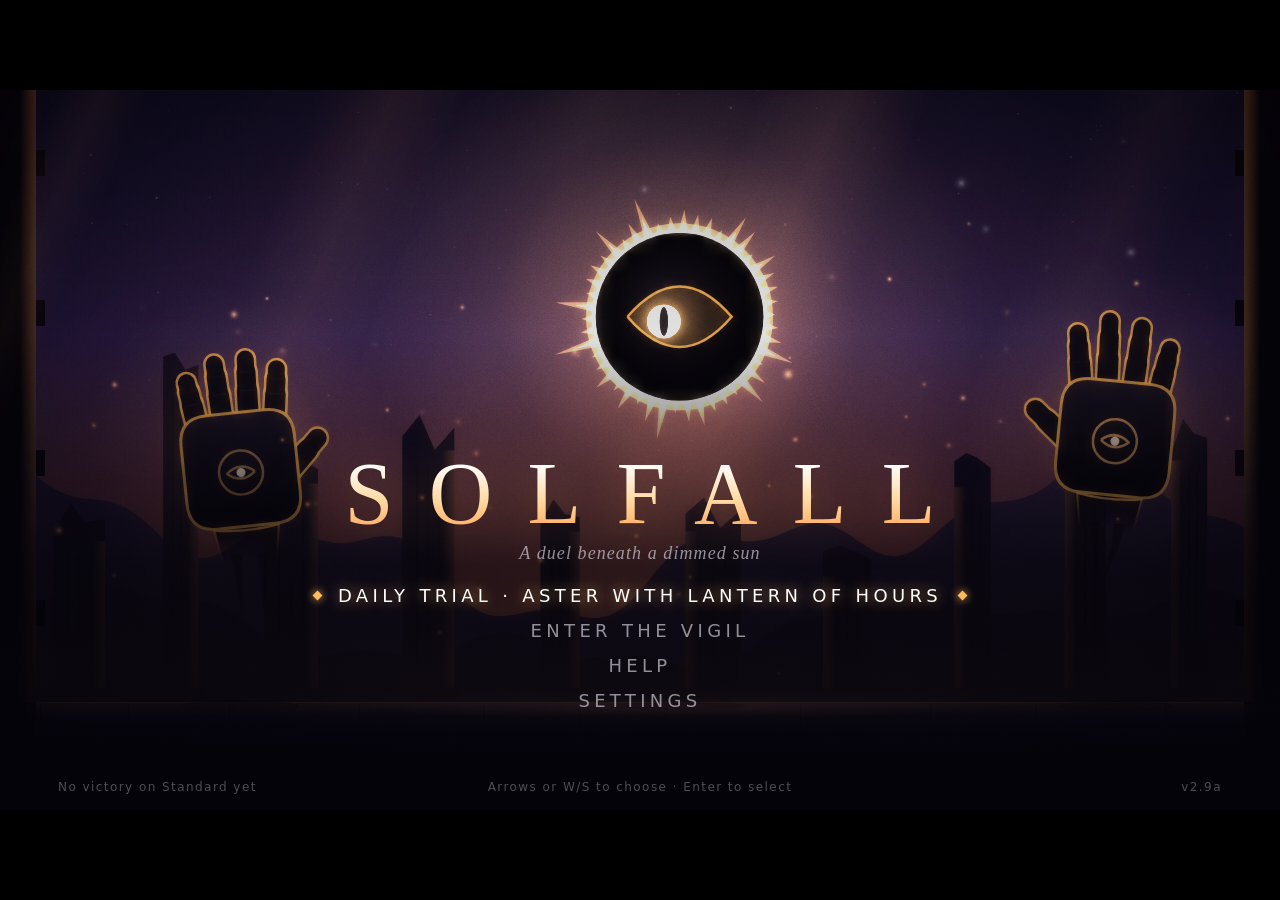
==== commit 4cc9ad3c: "Solfall v2.9a: Sol, the Falling Sun, the final boss; Eos's sheath - Sol (js/sol.js): the final boss " ====
--- a/index.html
+++ b/index.html
@@ -271,6 +271,7 @@
             <div class="item" data-act="jour5">leviathan</div>
             <div class="item" data-act="jour6">kairo</div>
             <div class="item" data-act="jour7">champion</div>
+            <div class="item" data-act="jour8">sol</div>
             <div class="item" data-act="back">Back</div>
           </nav>
           <div id="journalBody"></div>
@@ -399,6 +400,7 @@
 <script src="js/leviathan.js"></script>
 <script src="js/kairo.js"></script>
 <script src="js/champion.js"></script>
+<script src="js/sol.js"></script>
 <script src="js/omens.js"></script>
 <script src="js/moments.js"></script>
 <script src="js/sets.js"></script>
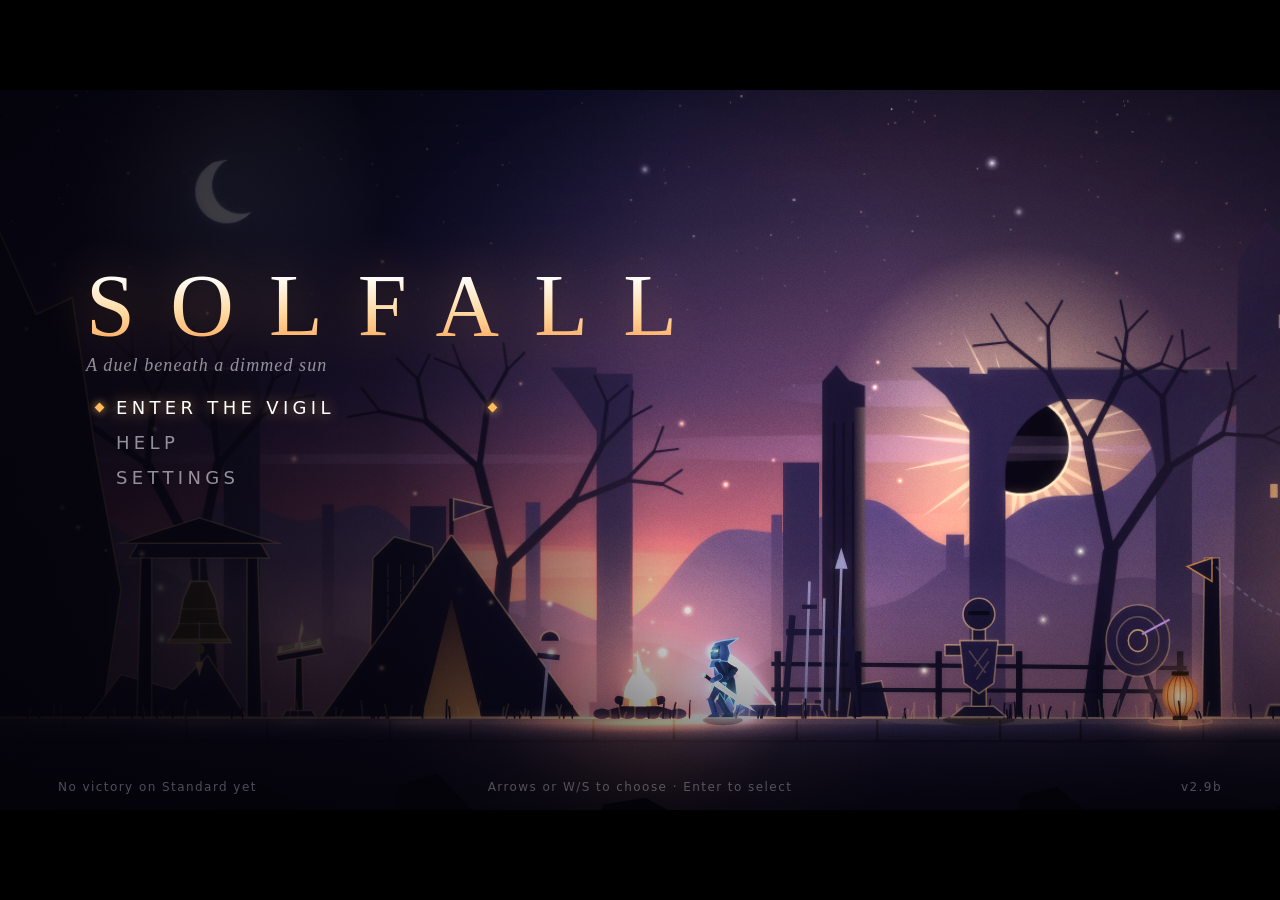
==== commit 55886168: "Solfall v2.9b: the title in the camp; the daily trial at the gate - The title screen is the camp at " ====
--- a/index.html
+++ b/index.html
@@ -59,7 +59,6 @@
         <nav>
           <div class="item" data-act="continue" id="continueItem" style="display:none">Continue</div>
           <div class="item" data-act="quick" id="quickItem" style="display:none">Quick start</div>
-          <div class="item" data-act="daily" id="dailyItem">Daily trial</div>
           <div class="item" data-act="begin">Enter the Vigil</div>
           <div class="item" data-act="help">Help</div>
           <div class="item" data-act="settings">Settings</div>
@@ -93,7 +92,7 @@
           <div class="item card t-relic" data-act="relic2"><span class="ctag">Relic</span><b class="cname"></b><span class="cdesc"></span></div>
           <div class="item card t-relic" data-act="relic3"><span class="ctag">Relic</span><b class="cname"></b><span class="cdesc"></span></div>
         </nav>
-        <nav class="row"><div class="item" data-act="back">Back</div></nav>
+        <nav class="row"><div class="item" data-act="daily" id="dailyItem">Daily trial</div><div class="item" data-act="back">Back</div></nav>
       </div>
     </section>
 
--- a/css/style.css
+++ b/css/style.css
@@ -189,11 +189,17 @@
 .track i { position: absolute; left: 0; top: 0; bottom: 0; background: var(--gold); box-shadow: 0 0 8px rgba(255, 186, 92, 0.7); }
 
 /* title */
+/* (v2.9b) the title sits over the camp: the menu on the dark left, the fire and the hero to the right.
+   Play fades it off (.out) while the view eases onto the hero. */
+#s-title { transition: opacity 0.8s ease-out; }
+#s-title.out { opacity: 0; pointer-events: none; }
 #s-title .shade {
   position: absolute; inset: 0;
-  background: linear-gradient(180deg, rgba(4, 3, 10, 0.3) 0%, rgba(4, 3, 10, 0.12) 34%, rgba(4, 3, 10, 0.8) 66%, rgba(4, 3, 10, 0.96) 100%);
-}
-.titleblock { position: absolute; left: 0; right: 0; top: 356px; text-align: center; }
+  background: linear-gradient(90deg, rgba(4, 3, 10, 0.88) 0%, rgba(4, 3, 10, 0.7) 30%, rgba(4, 3, 10, 0.12) 52%, rgba(4, 3, 10, 0) 70%),
+              linear-gradient(180deg, rgba(4, 3, 10, 0) 70%, rgba(4, 3, 10, 0.6) 100%);
+}
+.titleblock { position: absolute; left: 86px; top: 168px; text-align: left; }
+.titleblock h1 { padding-left: 0 !important; }
 .titleblock h1 {
   margin: 0; font: 400 88px/1.08 var(--display); letter-spacing: 0.4em; padding-left: 0.4em;
   background: linear-gradient(180deg, #fff 18%, #ffd9a0 58%, #ff9a4a 100%);
@@ -202,7 +208,7 @@
 }
 .titleblock .tag { margin: 2px 0 14px; font: italic 400 18px var(--display); color: var(--dim); letter-spacing: 0.06em; }
 .titleblock nav { display: inline-flex; flex-direction: column; align-items: stretch; min-width: 420px; }
-.titleblock nav .item { text-align: center; padding: 7px 34px; }
+.titleblock nav .item { text-align: left; padding: 7px 34px 7px 30px; }
 .titleblock nav .item.opt .k { text-align: right; flex: 1; }
 .titleblock nav .item.opt .v { text-align: left; min-width: 0; flex: 1; }
 .titleblock .note { margin: 4px 0 0; min-height: 18px; font-size: 13px; letter-spacing: 0.06em; color: var(--faint); }
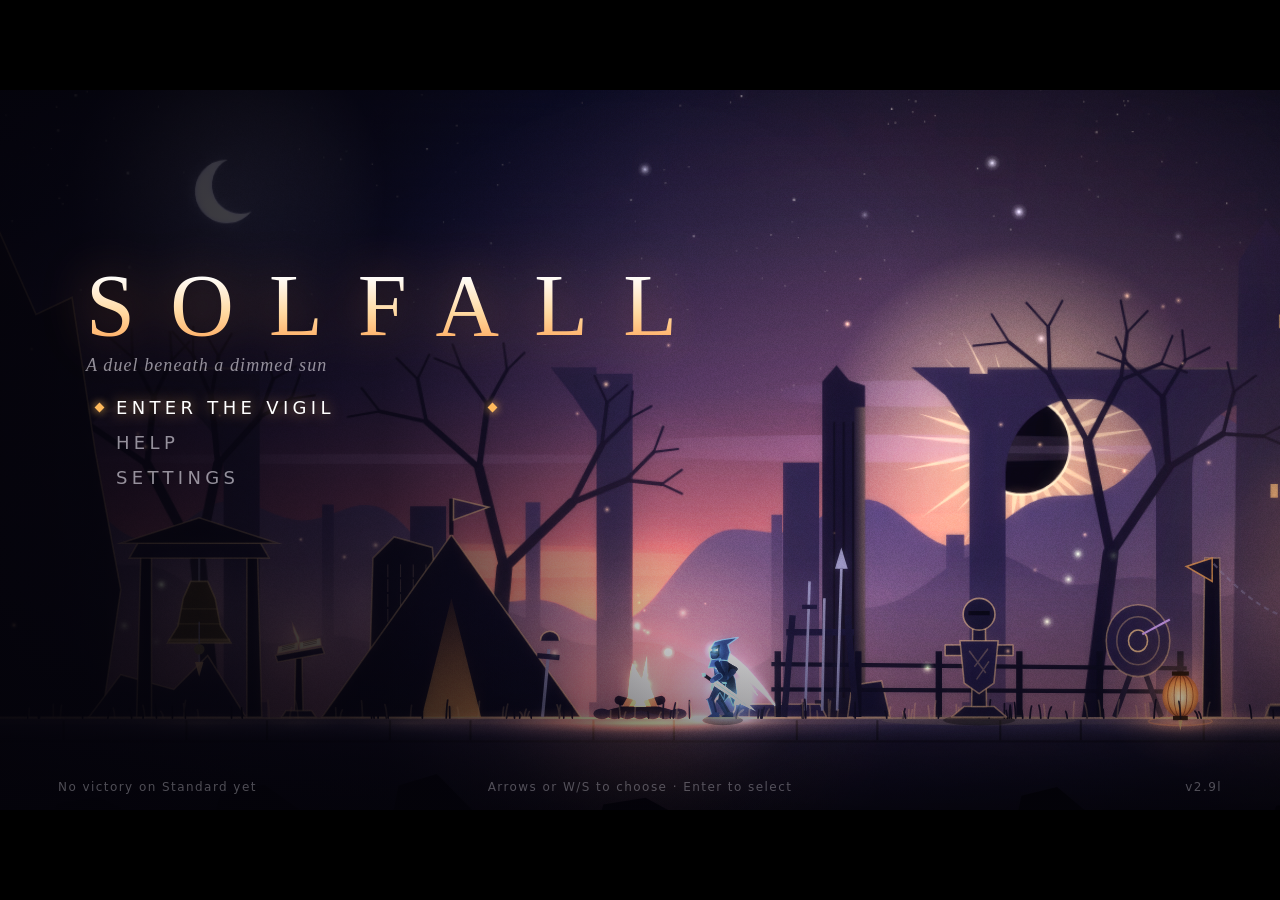
==== commit d6015bca: "Solfall v2.9i-l: Motes and the road merchant, longer fights, lighter corruption - v2.9i: warnings an" ====
--- a/index.html
+++ b/index.html
@@ -26,6 +26,7 @@
       <div id="ult"><div class="ubar"><i id="ultFill"></i></div><span class="elabel">DAWNBREAK</span><span id="ultKey"></span></div>
       <div id="crown" class="off"><div class="ubar"><i id="crownFill"></i></div><span class="elabel" id="crownName">CROWN</span><span id="crownKey"></span></div>
       <div id="mend"></div>
+      <div id="items"><span class="slot" id="item0"><kbd>1</kbd><b></b></span><span class="slot" id="item1"><kbd>2</kbd><b></b></span><span id="motes"><i></i><b id="moteCount">0</b></span></div>
       <div id="boons"></div>
     </div>
     <div id="timer">0:00.0</div>
@@ -98,7 +99,7 @@
 
     <section id="s-fountain" class="screen panelscreen">
       <div class="panel shrine fountain">
-        <p class="over">Sunshards</p>
+        <p class="over">Motes</p>
         <h2>The Cleansing Fountain</h2>
         <p class="lead" id="fountainLead"></p>
         <nav id="fountainList">
@@ -117,7 +118,7 @@
 
     <section id="s-smith" class="screen panelscreen">
       <div class="panel shrine smith">
-        <p class="over">Sunshards</p>
+        <p class="over">Motes</p>
         <h2>The Wandering Smith</h2>
         <p class="lead" id="smithLead"></p>
         <nav id="smithList">
@@ -129,6 +130,22 @@
           <div class="item up" data-act="temper5"><b class="uname"></b><span class="udesc"></span><span class="ucost"></span></div>
           <div class="item up" data-act="temper6"><b class="uname"></b><span class="udesc"></span><span class="ucost"></span></div>
           <div class="item up" data-act="temper7"><b class="uname"></b><span class="udesc"></span><span class="ucost"></span></div>
+        </nav>
+        <nav class="row"><div class="item" data-act="back">Leave</div></nav>
+      </div>
+    </section>
+
+    <section id="s-merchant" class="screen panelscreen">
+      <div class="panel shrine merchant">
+        <p class="over">Motes</p>
+        <h2>The Road Merchant</h2>
+        <p class="lead" id="merchLead"></p>
+        <nav id="merchList">
+          <div class="item up" data-act="merch0"><b class="uname"></b><span class="udesc"></span><span class="ucost"></span></div>
+          <div class="item up" data-act="merch1"><b class="uname"></b><span class="udesc"></span><span class="ucost"></span></div>
+          <div class="item up" data-act="merch2"><b class="uname"></b><span class="udesc"></span><span class="ucost"></span></div>
+          <div class="item up" data-act="merch3"><b class="uname"></b><span class="udesc"></span><span class="ucost"></span></div>
+          <div class="item up" data-act="merch4"><b class="uname"></b><span class="udesc"></span><span class="ucost"></span></div>
         </nav>
         <nav class="row"><div class="item" data-act="back">Leave</div></nav>
       </div>
@@ -230,6 +247,8 @@
           <div class="item kv" data-act="key-heal"><span class="k"></span><span class="v"></span></div>
           <div class="item kv" data-act="key-ult"><span class="k"></span><span class="v"></span></div>
           <div class="item kv" data-act="key-crown"><span class="k"></span><span class="v"></span></div>
+          <div class="item kv" data-act="key-item1"><span class="k"></span><span class="v"></span></div>
+          <div class="item kv" data-act="key-item2"><span class="k"></span><span class="v"></span></div>
           <div class="item kv" data-act="key-taunt"><span class="k"></span><span class="v"></span></div>
           <div class="item" data-act="keyreset">Restore defaults</div>
           <div class="item" data-act="back">Back</div>
@@ -404,6 +423,7 @@
 <script src="js/moments.js"></script>
 <script src="js/sets.js"></script>
 <script src="js/relics.js"></script>
+<script src="js/motes.js"></script>
 <script src="js/hub.js"></script>
 <script src="js/rest.js"></script>
 <script src="js/corrupt.js"></script>
--- a/css/style.css
+++ b/css/style.css
@@ -3,6 +3,7 @@
   --star: #96e1ff;
   --star-hot: #ebfaff;
   --gold: #ffba5c;
+  --mote: #a0e2ff; /* (v2.9k) Motes, the run's own currency */
   --danger: #ff6038;
   --ink: #ece9f4;
   --dim: rgba(236, 233, 244, 0.6);
@@ -87,6 +88,17 @@
 .elabel { margin-left: 9px; font-size: 10px; letter-spacing: 0.3em; color: var(--dim); }
 #mend { margin-top: 9px; font-size: 12px; letter-spacing: 0.08em; color: var(--star); opacity: 0; transition: opacity 0.3s; }
 #mend.on { opacity: 0.95; }
+/* (v2.9k) the two items held (keys 1 and 2) and the Motes carried (motes.js) */
+#items { display: flex; align-items: center; gap: 8px; margin-top: 9px; font-size: 11px; letter-spacing: 0.06em; }
+#items .slot { display: flex; align-items: center; gap: 5px; min-width: 92px; padding: 3px 8px 3px 4px; border: 1px solid rgba(255,255,255,0.14); border-radius: 3px; background: rgba(8,6,16,0.45); color: var(--icol, var(--dim)); }
+#items .slot b { font-weight: 400; white-space: nowrap; }
+#items .slot.empty { opacity: 0.35; }
+#items .slot.empty b::after { content: "—"; color: var(--dim); }
+#items .slot.passive kbd { opacity: 0.35; }
+#items kbd { font-size: 10px; }
+#motes { display: flex; align-items: center; gap: 5px; margin-left: 4px; color: var(--mote); font-size: 13px; }
+#motes i { width: 7px; height: 7px; border-radius: 50%; background: var(--mote); box-shadow: 0 0 8px var(--mote); }
+#hud.camp:not(.rest) #items { display: none; }
 
 #timer {
   position: absolute; right: 58px; top: 24px;
@@ -457,6 +469,7 @@
 .item.up.bought { animation: bought 0.4s ease-out; }
 @keyframes bought { 0% { background: rgba(255, 214, 140, 0.3); } 100% { background: transparent; } }
 .stats .n.gold { color: var(--gold); }
+.stats .n.mote { color: var(--mote); }
 #winCards .card { min-width: 0; }
 
 /* ---------------------------------------------------------------- v1.0a: camp HUD, controls, tighter How to play */
@@ -537,6 +550,11 @@
 .panel.fountain nav .item.up { grid-template-columns: 190px 1fr 84px; }
 .panel.smith .item.up .uname { color: #ffba5c; }
 .panel.smith nav .item.up { grid-template-columns: 190px 1fr 84px; }
+.panel.merchant .item.up .uname { color: var(--mote); }
+.panel.merchant nav .item.up { grid-template-columns: 210px 1fr 84px; }
+.panel.merchant .item.up .ucost { color: var(--mote); }
+.panel.merchant .item.up.poor .ucost { color: var(--faint); }
+.panel.merchant .item.up.max .ucost, .panel.merchant .item.up.max .uname { color: var(--faint); }
 
 /* ---------------------------------------------------------------- v2.7a: quality of life */
 /* the run's chips say what they do when the pointer rests on one (in a fight too: the pointer is the aim,
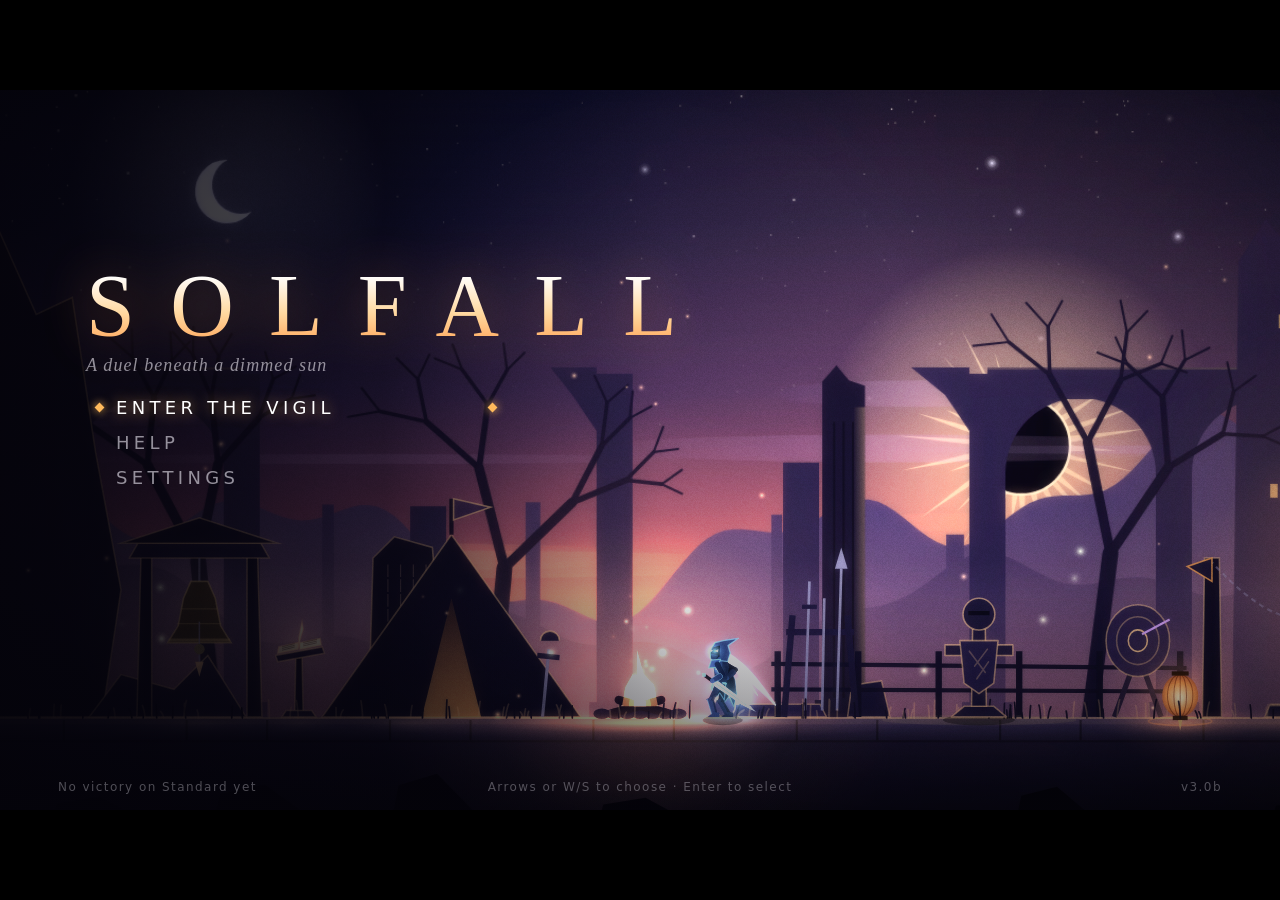
==== commit 034ef563: "Solfall v2.9m-v3.0b: the guide, the ending, and Sol's transitions - v2.9m: playtest fixes (Warden ha" ====
--- a/index.html
+++ b/index.html
@@ -276,6 +276,21 @@
       </div>
     </section>
 
+    <!-- (v2.9n) the Guide: a book of screenshots with arrows (guide.js) -->
+    <section id="s-guide" class="screen guidescreen">
+      <div class="book">
+        <div class="gpage left"><div class="gpg" id="guideL"></div></div>
+        <div class="gpage right"><div class="gpg" id="guideR"></div></div>
+        <div class="gspine"></div>
+      </div>
+      <nav class="gnav">
+        <div class="item" data-act="gprev">Back</div>
+        <span id="guideNum" class="gnum"></span>
+        <div class="item" data-act="gnext">Next</div>
+        <div class="item" data-act="gclose">Close</div>
+      </nav>
+    </section>
+
     <section id="s-journal" class="screen panelscreen">
       <div class="panel help journal">
         <h2>The Journal</h2>
@@ -298,12 +313,24 @@
     </section>
 
     <section id="s-feats" class="screen panelscreen">
-      <div class="panel feats">
-        <p class="over">Feats</p>
+      <div class="panel help tally">
         <h2>The Tally</h2>
         <p class="lead" id="featsLead"></p>
-        <div id="featsBody" class="featgrid"></div>
-        <nav class="row"><div class="item" data-act="back">Back</div></nav>
+        <div class="helpcols">
+          <nav id="featsTabs">
+            <div class="item" data-act="tal0"></div>
+            <div class="item" data-act="tal1"></div>
+            <div class="item" data-act="tal2"></div>
+            <div class="item" data-act="tal3"></div>
+            <div class="item" data-act="tal4"></div>
+            <div class="item" data-act="tal5"></div>
+            <div class="item" data-act="tal6"></div>
+            <div class="item" data-act="tal7"></div>
+            <div class="item" data-act="tal8"></div>
+            <div class="item" data-act="back">Back</div>
+          </nav>
+          <div id="featsBody"></div>
+        </div>
       </div>
     </section>
 
@@ -338,6 +365,7 @@
         <nav>
           <div class="item" data-act="resume">Resume</div>
           <div class="item" data-act="moves">Moves</div>
+          <div class="item" data-act="guide">Guide</div>
           <div class="item" data-act="journal">Journal</div>
           <div class="item" data-act="restart">Restart run</div>
           <div class="item" data-act="camp">Return to camp</div>
@@ -387,6 +415,18 @@
           <div class="item" data-act="reroll" id="rerollItem">Redraw boons</div>
           <div class="item" data-act="endrun">End the run, return to camp</div>
         </nav>
+      </div>
+    </section>
+    <!-- (v3.0a) the end of a run won: after Sol and the dawn (epilogue.js) -->
+    <section id="s-end" class="screen panelscreen">
+      <div class="panel result win endrun">
+        <p class="over" id="endOver"></p>
+        <h2>THE RUN IS WON</h2>
+        <div class="stats" id="endStats"></div>
+        <div class="endroad" id="endRoad"></div>
+        <div class="recap"><p class="rbuild" id="endBuild"></p></div>
+        <div class="unlocks"><h3>Unlocked</h3><ul id="endUnlocks"></ul></div>
+        <nav class="row"><div class="item" data-act="endcamp">Return to camp</div></nav>
       </div>
     </section>
   </div>
@@ -429,6 +469,8 @@
 <script src="js/corrupt.js"></script>
 <script src="js/hexes.js"></script>
 <script src="js/ui.js"></script>
+<script src="js/guide.js"></script>
+<script src="js/epilogue.js"></script>
 <script src="js/game.js"></script>
 </body>
 </html>
--- a/css/style.css
+++ b/css/style.css
@@ -255,6 +255,24 @@
 /* (v2.4c: the result screens' buttons are long ("Again, with Feather Cloak"): smaller, and they wrap rather than spill out of the panel) */
 .panel.result nav.row { flex-wrap: wrap; gap: 4px 6px; }
 .panel.result nav.row:not(.cards) .item { font-size: 15px; letter-spacing: 0.18em; padding: 8px 26px; }
+/* (v3.0a) the end screen sits lightly over the dawn */
+#s-end.panelscreen.on { background: rgba(4, 3, 10, 0.34); backdrop-filter: none; }
+#s-end .panel { animation: endin 0.9s ease-out; }
+@keyframes endin { 0% { opacity: 0; transform: translateY(16px); } 100% { opacity: 1; transform: none; } }
+.endroad { display: flex; flex-wrap: wrap; justify-content: center; gap: 6px; margin: 14px 0 4px; }
+.endroad span { padding: 4px 10px; font-size: 12px; letter-spacing: 0.08em; color: var(--ink); background: rgba(255, 255, 255, 0.04); border: 1px solid rgba(255, 255, 255, 0.1); }
+.endroad span i { font-style: normal; color: var(--faint); margin-right: 6px; }
+.endroad span.cor { border-color: rgba(255, 70, 90, 0.6); }
+.endroad span.cor b { color: #ff7a8a; font-weight: 600; margin-left: 6px; font-size: 10px; letter-spacing: 0.16em; }
+.endroad span.sol { border-color: rgba(255, 210, 122, 0.7); color: var(--gold); }
+.endrun .recap .rbuild { justify-content: center; }
+.unlocks { margin: 14px auto 6px; max-width: 560px; }
+.unlocks h3 { text-align: center; margin-bottom: 6px; }
+.unlocks ul { list-style: none; margin: 0; padding: 0; font-size: 14px; color: var(--ink); }
+.unlocks li { padding: 3px 0; }
+.unlocks li::before { content: "\25c6"; color: var(--gold); margin-right: 8px; font-size: 10px; vertical-align: 1px; }
+.unlocks li.none { color: var(--faint); }
+.unlocks li.none::before { content: none; }
 @keyframes pop { 0% { opacity: 0; transform: translateY(10px) scale(0.98); } 100% { opacity: 1; transform: none; } }
 .panel h2 { margin: 0 0 20px; text-align: center; font: 400 28px var(--display); letter-spacing: 0.32em; padding-left: 0.32em; }
 .panel h3 { margin: 0 0 12px; font-size: 13px; font-weight: 600; letter-spacing: 0.32em; color: var(--gold); text-transform: uppercase; }
@@ -509,21 +527,24 @@
 .helpwords { margin: 0; display: grid; grid-template-columns: 176px 1fr; gap: 0 18px; font-size: 13.5px; line-height: 1.42; }
 .helpwords dt { color: var(--gold); font-weight: 600; font-size: 12px; letter-spacing: 0.16em; text-transform: uppercase; padding: 8px 0 7px; border-bottom: 1px solid rgba(255, 255, 255, 0.07); }
 .helpwords dd { margin: 0; color: var(--dim); padding: 7px 0; border-bottom: 1px solid rgba(255, 255, 255, 0.07); }
-.panel.feats { width: 1080px; padding: 26px 36px 18px; }
-.panel.feats .over { color: var(--gold); text-align: center; }
-.panel.feats h2 { margin-bottom: 8px; }
-.panel.feats .lead { text-align: center; margin-bottom: 14px; }
-.featgrid { display: grid; grid-template-columns: repeat(3, 1fr); gap: 10px 16px; }
-.featcol h3 { font: 400 14px var(--display); letter-spacing: 0.2em; color: var(--ink); text-transform: uppercase; margin: 0 0 6px; padding-bottom: 5px; border-bottom: 1px solid rgba(255, 255, 255, 0.12); }
-.featcol.wide { grid-column: 1 / -1; display: grid; grid-template-columns: repeat(4, 1fr); gap: 0 16px; }
-.featcol.wide h3 { grid-column: 1 / -1; }
-.feat { display: grid; grid-template-columns: 1fr auto; gap: 1px 8px; padding: 6px 0; border-bottom: 1px solid rgba(255, 255, 255, 0.06); font-size: 12.5px; line-height: 1.35; }
+/* (v2.9o) the Tally: the bosses listed on the left, the one in focus on the right, like the Journal */
+.panel.tally { width: 860px; }
+.panel.tally h2 { margin-bottom: 6px; }
+.panel.tally > .lead { text-align: center; margin-bottom: 16px; font-size: 13.5px; }
+.panel.tally nav .item { display: flex; justify-content: space-between; align-items: baseline; text-align: left; padding: 7px 8px 7px 30px; font-size: 14px; letter-spacing: 0.12em; }
+.panel.tally nav .item::after { display: none; }
+.panel.tally nav .item.open { color: var(--gold); }
+.panel.tally .tcount { font-size: 12px; letter-spacing: 0.04em; color: var(--faint); font-variant-numeric: tabular-nums; }
+.panel.tally .tcount.all { color: var(--star); }
+#featsBody { min-height: 330px; border-left: 1px solid rgba(255, 255, 255, 0.1); padding-left: 30px; }
+#featsBody h3 { margin: 2px 0 4px; font: 400 20px var(--display); letter-spacing: 0.16em; color: var(--ink); text-transform: uppercase; }
+#featsBody .lead { margin: 0 0 10px; color: var(--dim); font-size: 13px; }
+.feat { display: grid; grid-template-columns: 1fr auto; gap: 2px 12px; padding: 10px 0; border-bottom: 1px solid rgba(255, 255, 255, 0.06); font-size: 14px; line-height: 1.4; }
 .feat b { color: var(--ink); font-weight: 600; letter-spacing: 0.04em; }
 .feat span { grid-column: 1; color: var(--dim); }
 .feat i { grid-column: 2; grid-row: 1 / span 2; align-self: center; font-style: normal; color: var(--gold); font-variant-numeric: tabular-nums; white-space: nowrap; }
 .feat.done b { color: var(--gold); }
 .feat.done i { color: var(--star); letter-spacing: 0.1em; font-size: 11px; text-transform: uppercase; }
-.panel.feats nav.row { margin-top: 12px; }
 .panel.moves { width: 980px; padding: 26px 40px 18px; }
 .panel.moves .over { text-align: center; }
 .panel.moves h2 { margin-bottom: 14px; }
@@ -602,3 +623,67 @@
 .panel.journal #journalBody::-webkit-scrollbar { width: 8px; }
 .panel.journal #journalBody::-webkit-scrollbar-track { background: rgba(255, 255, 255, 0.04); }
 .panel.journal #journalBody::-webkit-scrollbar-thumb { background: rgba(255, 210, 122, 0.35); border-radius: 4px; }
+
+/* ---------------------------------------------------------------- (v2.9n) the Guide: a book (guide.js) */
+.guidescreen.on { display: block; background: radial-gradient(ellipse at 50% 45%, rgba(10, 7, 20, 0.78), rgba(2, 1, 6, 0.94)); backdrop-filter: blur(3px); }
+.guidescreen .book {
+  position: absolute; left: 56px; top: 34px; width: 1168px; height: 598px; perspective: 2600px;
+}
+.guidescreen .book::before { /* the cover, a little larger than the pages */
+  content: ""; position: absolute; inset: -12px -14px; border-radius: 12px;
+  background: linear-gradient(180deg, #1c1430, #0d0918); border: 1px solid rgba(255, 186, 92, 0.42);
+  box-shadow: 0 34px 90px rgba(0, 0, 0, 0.8), inset 0 0 0 4px rgba(0, 0, 0, 0.35), inset 0 0 0 5px rgba(255, 186, 92, 0.12);
+}
+.gpage, .gleaf { position: absolute; top: 0; width: 584px; height: 598px; }
+.gpage.left, .gleaf.back { left: 0; }
+.gpage.right, .gleaf.fwd { left: 584px; }
+.gpage, .gface {
+  background:
+    radial-gradient(ellipse at 50% 0%, rgba(255, 220, 170, 0.05), transparent 60%),
+    linear-gradient(180deg, #211a33, #17122a 60%, #130f22);
+}
+.gpage.left, .gleaf.back .gface.a, .gleaf.fwd .gface.b { border-radius: 6px 0 0 6px; box-shadow: inset -34px 0 40px -26px rgba(0, 0, 0, 0.75), inset 0 0 0 1px rgba(255, 186, 92, 0.1); }
+.gpage.right, .gleaf.fwd .gface.a, .gleaf.back .gface.b { border-radius: 0 6px 6px 0; box-shadow: inset 34px 0 40px -26px rgba(0, 0, 0, 0.75), inset 0 0 0 1px rgba(255, 186, 92, 0.1); }
+.gspine { position: absolute; left: 581px; top: 0; width: 6px; height: 598px; background: linear-gradient(90deg, rgba(0,0,0,0.6), rgba(255,186,92,0.18), rgba(0,0,0,0.6)); }
+.gpg { position: absolute; inset: 0; padding: 30px 36px 40px; overflow: hidden; }
+#guideR, #guideL { cursor: pointer; }
+.gpg h2 { margin: 0 0 16px; font: 400 26px var(--display); letter-spacing: 0.26em; color: var(--ink); text-shadow: 0 2px 8px #000; }
+.gfig { position: relative; margin: 0; width: 512px; height: 288px; overflow: hidden; border: 1px solid rgba(255, 186, 92, 0.38); box-shadow: 0 10px 26px rgba(0, 0, 0, 0.6); background: #000; }
+.gfig img { position: absolute; display: block; max-width: none; }
+.gfig svg { position: absolute; inset: 0; width: 100%; height: 100%; display: block; }
+.gfig svg line { stroke: #ffd08a; stroke-linecap: round; }
+.gfig svg line.sh { stroke: rgba(0, 0, 0, 0.75); }
+.gfig svg polygon { fill: #ffd08a; stroke: rgba(0, 0, 0, 0.7); }
+.gfig svg .ring { fill: none; stroke: #ffd08a; }
+.gfig svg .num { fill: #ffba5c; stroke: #1a1020; }
+.gfig svg text { font-family: var(--ui); font-weight: 700; fill: #1a1020; text-anchor: middle; }
+.glead { margin: 18px 4px 0; font: italic 400 17px/1.5 var(--display); color: var(--dim); }
+.gnotes { list-style: none; margin: 0; padding: 0; }
+#guideR, .gleaf.fwd .gface.a .gpg, .gleaf.back .gface.b .gpg { display: flex; flex-direction: column; justify-content: center; }
+.gnotes li { display: grid; grid-template-columns: 30px 1fr; column-gap: 14px; margin-bottom: 22px; }
+.gnotes i { grid-row: span 2; width: 26px; height: 26px; border-radius: 50%; background: var(--gold); color: #1a1020; font: normal 700 14px/26px var(--ui); text-align: center; margin-top: 1px; }
+.gnotes i.dot { width: 9px; height: 9px; margin: 8px 0 0 8px; border-radius: 0; transform: rotate(45deg); background: var(--gold); box-shadow: 0 0 8px var(--gold); }
+.gnotes b { font: 400 21px var(--display); letter-spacing: 0.06em; color: var(--ink); }
+.gnotes span { font-size: 16px; line-height: 1.45; color: var(--dim); }
+.gkeys { width: 100%; border-collapse: collapse; font-size: 14px; }
+.gkeys th { font: 400 11px var(--ui); letter-spacing: 0.3em; text-transform: uppercase; color: var(--faint); text-align: left; padding: 0 6px 8px; }
+.gkeys td { padding: 5px 6px; border-top: 1px solid rgba(255, 255, 255, 0.06); color: var(--dim); }
+.gkeys td:first-child { color: var(--ink); white-space: nowrap; }
+.gfolio { position: absolute; bottom: 14px; font: italic 400 13px var(--display); color: var(--faint); }
+.gfolio.l { left: 36px; }
+.gfolio.r { right: 36px; }
+.gnav { position: absolute; left: 0; right: 0; bottom: 18px; display: flex; justify-content: center; gap: 18px; }
+.gnav .item { font-size: 15px; }
+.gnav .item.off { opacity: 0.3; }
+.gnum { align-self: center; min-width: 60px; text-align: center; font: italic 400 14px var(--display); color: var(--faint); }
+/* the turning leaf */
+.gleaf { z-index: 5; transform-style: preserve-3d; transition: transform 0.6s cubic-bezier(0.45, 0.05, 0.3, 1); pointer-events: none; }
+.gleaf.fwd { transform-origin: 0 50%; }
+.gleaf.back { transform-origin: 100% 50%; }
+.gleaf.fwd.go { transform: rotateY(-180deg); }
+.gleaf.back.go { transform: rotateY(180deg); }
+.gface { position: absolute; inset: 0; backface-visibility: hidden; -webkit-backface-visibility: hidden; overflow: hidden; }
+.gface.b { transform: rotateY(180deg); }
+.gface::after { content: ""; position: absolute; inset: 0; pointer-events: none; background: linear-gradient(90deg, rgba(0,0,0,0.35), transparent 40%); opacity: 0; transition: opacity 0.6s; }
+.gleaf.go .gface::after { opacity: 1; }
+#guideL, .gleaf.back .gface.a .gpg, .gleaf.fwd .gface.b .gpg { display: flex; flex-direction: column; justify-content: center; padding-bottom: 52px; }
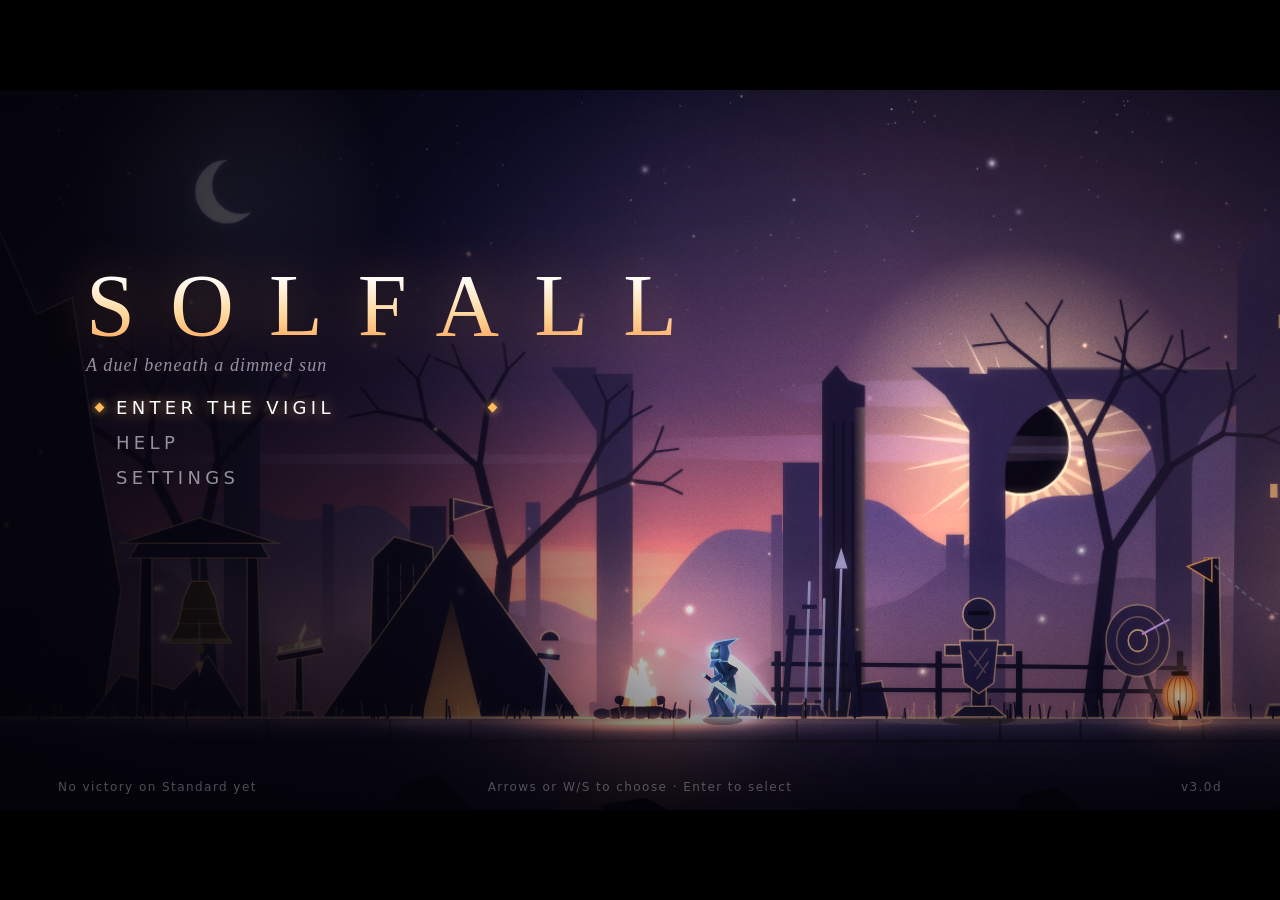
==== commit 2e63aa64: "Solfall v3.0d: Ascension unlocks for each hero - +1 an Ascendant costume; +2 the hero's own relic (N" ====
--- a/index.html
+++ b/index.html
@@ -26,7 +26,7 @@
       <div id="ult"><div class="ubar"><i id="ultFill"></i></div><span class="elabel">DAWNBREAK</span><span id="ultKey"></span></div>
       <div id="crown" class="off"><div class="ubar"><i id="crownFill"></i></div><span class="elabel" id="crownName">CROWN</span><span id="crownKey"></span></div>
       <div id="mend"></div>
-      <div id="items"><span class="slot" id="item0"><kbd>1</kbd><b></b></span><span class="slot" id="item1"><kbd>2</kbd><b></b></span><span id="motes"><i></i><b id="moteCount">0</b></span></div>
+      <div id="items"><span class="slot" id="item0"><kbd>1</kbd><b></b></span><span class="slot" id="item1"><kbd>2</kbd><b></b></span><span class="slot" id="item2" style="display:none"><kbd>3</kbd><b></b></span><span id="motes"><i></i><b id="moteCount">0</b></span></div>
       <div id="boons"></div>
     </div>
     <div id="timer">0:00.0</div>
@@ -249,6 +249,7 @@
           <div class="item kv" data-act="key-crown"><span class="k"></span><span class="v"></span></div>
           <div class="item kv" data-act="key-item1"><span class="k"></span><span class="v"></span></div>
           <div class="item kv" data-act="key-item2"><span class="k"></span><span class="v"></span></div>
+          <div class="item kv" data-act="key-item3"><span class="k"></span><span class="v"></span></div>
           <div class="item kv" data-act="key-taunt"><span class="k"></span><span class="v"></span></div>
           <div class="item" data-act="keyreset">Restore defaults</div>
           <div class="item" data-act="back">Back</div>
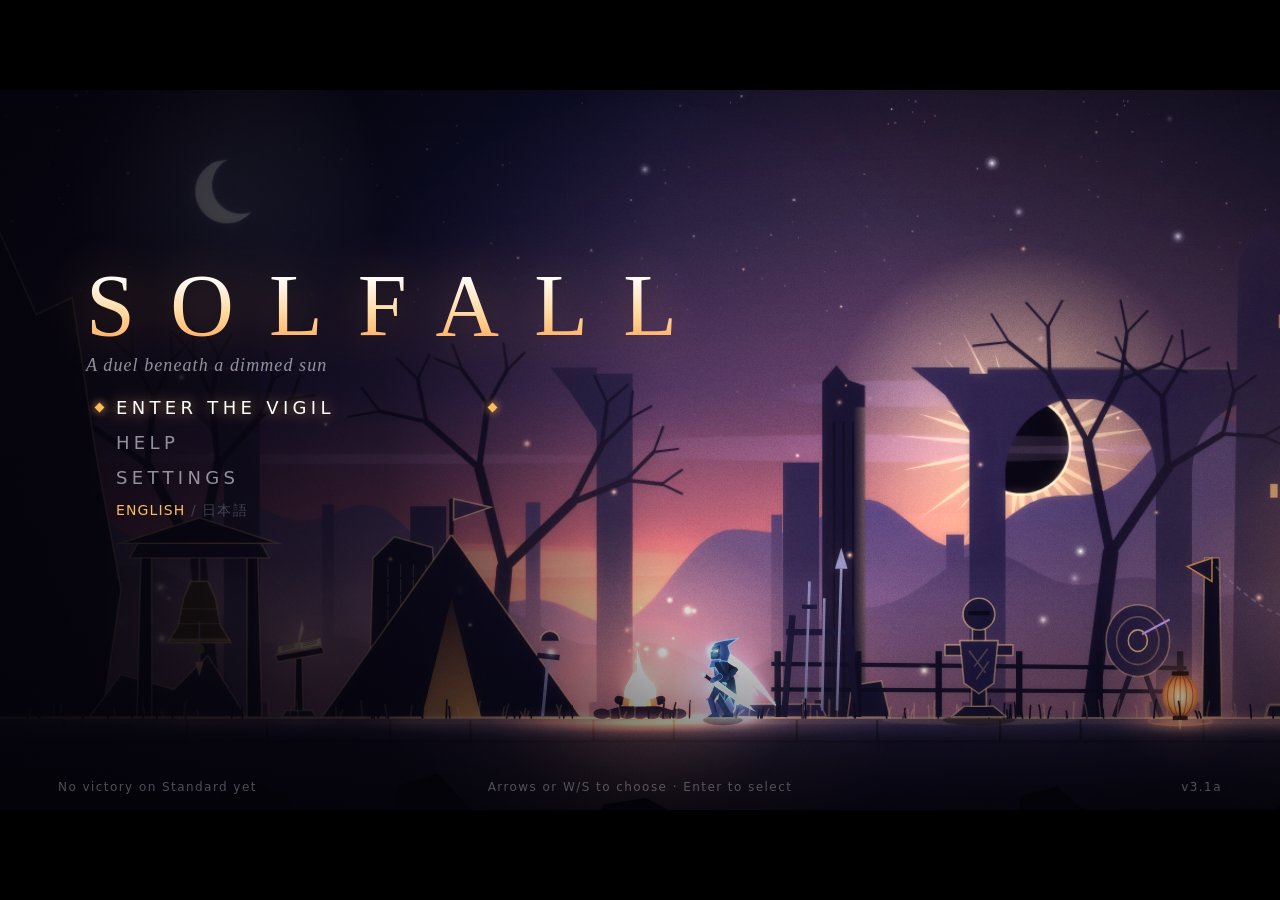
==== commit bf8c2c7b: "Solfall v3.1a: a full Japanese translation, chosen on the title screen English / 日本語 toggle on the t" ====
--- a/index.html
+++ b/index.html
@@ -63,6 +63,7 @@
           <div class="item" data-act="begin">Enter the Vigil</div>
           <div class="item" data-act="help">Help</div>
           <div class="item" data-act="settings">Settings</div>
+          <div class="item lang" data-act="lang" id="langItem"><span class="lang-en">English</span><span class="lang-sep"> / </span><span class="lang-ja">日本語</span></div>
         </nav>
         <p class="note" id="diffNote"></p><span id="shardCount" hidden></span>
       </div>
@@ -435,6 +436,12 @@
 </div>
 
 <script src="js/util.js"></script>
+<script src="js/i18n.js"></script>
+<script src="js/lang/ja-data.js"></script>
+<script src="js/lang/ja-journal.js"></script>
+<script src="js/lang/ja-ui.js"></script>
+<script src="js/lang/ja-camp.js"></script>
+<script src="js/lang/ja-bosses.js"></script>
 <script src="js/run.js"></script>
 <script src="js/meta.js"></script>
 <script src="js/costumes.js"></script>
@@ -473,5 +480,6 @@
 <script src="js/guide.js"></script>
 <script src="js/epilogue.js"></script>
 <script src="js/game.js"></script>
+<script src="js/lang/apply.js"></script>
 </body>
 </html>
--- a/css/style.css
+++ b/css/style.css
@@ -132,7 +132,7 @@
   background: rgba(0, 0, 0, 0.6); border: 1px solid rgba(150, 225, 255, 0.32);
 }
 #pfill { height: 100%; width: 0; background: linear-gradient(90deg, #4aa8d8, var(--star)); }
-.pbar span { position: absolute; left: 100%; top: -3px; margin-left: 9px; font-size: 9px; letter-spacing: 0.3em; color: var(--faint); }
+.pbar span { position: absolute; left: 100%; top: -3px; margin-left: 9px; white-space: nowrap; font-size: 9px; letter-spacing: 0.3em; color: var(--faint); }
 .pbar.broken { border-color: #fff; box-shadow: 0 0 12px var(--star); }
 .pbar.broken #pfill { background: #fff; }
 .pbar.broken span { color: var(--star-hot); }
@@ -687,3 +687,15 @@
 .gface::after { content: ""; position: absolute; inset: 0; pointer-events: none; background: linear-gradient(90deg, rgba(0,0,0,0.35), transparent 40%); opacity: 0; transition: opacity 0.6s; }
 .gleaf.go .gface::after { opacity: 1; }
 #guideL, .gleaf.back .gface.a .gpg, .gleaf.fwd .gface.b .gpg { display: flex; flex-direction: column; justify-content: center; padding-bottom: 52px; }
+
+/* (v3.1a) the language toggle on the title screen, and Japanese type */
+#langItem { font-size: 14px; letter-spacing: 0.08em; }
+#langItem .lang-sep { opacity: 0.35; }
+html[lang=en] #langItem .lang-ja, html[lang=ja] #langItem .lang-en { opacity: 0.4; }
+html[lang=en] #langItem .lang-en, html[lang=ja] #langItem .lang-ja { color: var(--gold); }
+html[lang=ja] { --ui: "Yu Gothic UI", "Yu Gothic", "Hiragino Sans", "Hiragino Kaku Gothic ProN", Meiryo, "Noto Sans JP", sans-serif;
+  --display: "Yu Mincho", "Hiragino Mincho ProN", "Noto Serif JP", "MS PMincho", serif; }
+/* wide tracking suits capitals, not kana: tighten it everywhere in Japanese */
+html[lang=ja] body * { letter-spacing: 0.04em !important; }
+html[lang=ja] h1, html[lang=ja] h2, html[lang=ja] .over, html[lang=ja] #card .title { padding-left: 0 !important; }
+html[lang=ja] .titleblock h1 { letter-spacing: 0.4em !important; padding-left: 0.4em !important; }
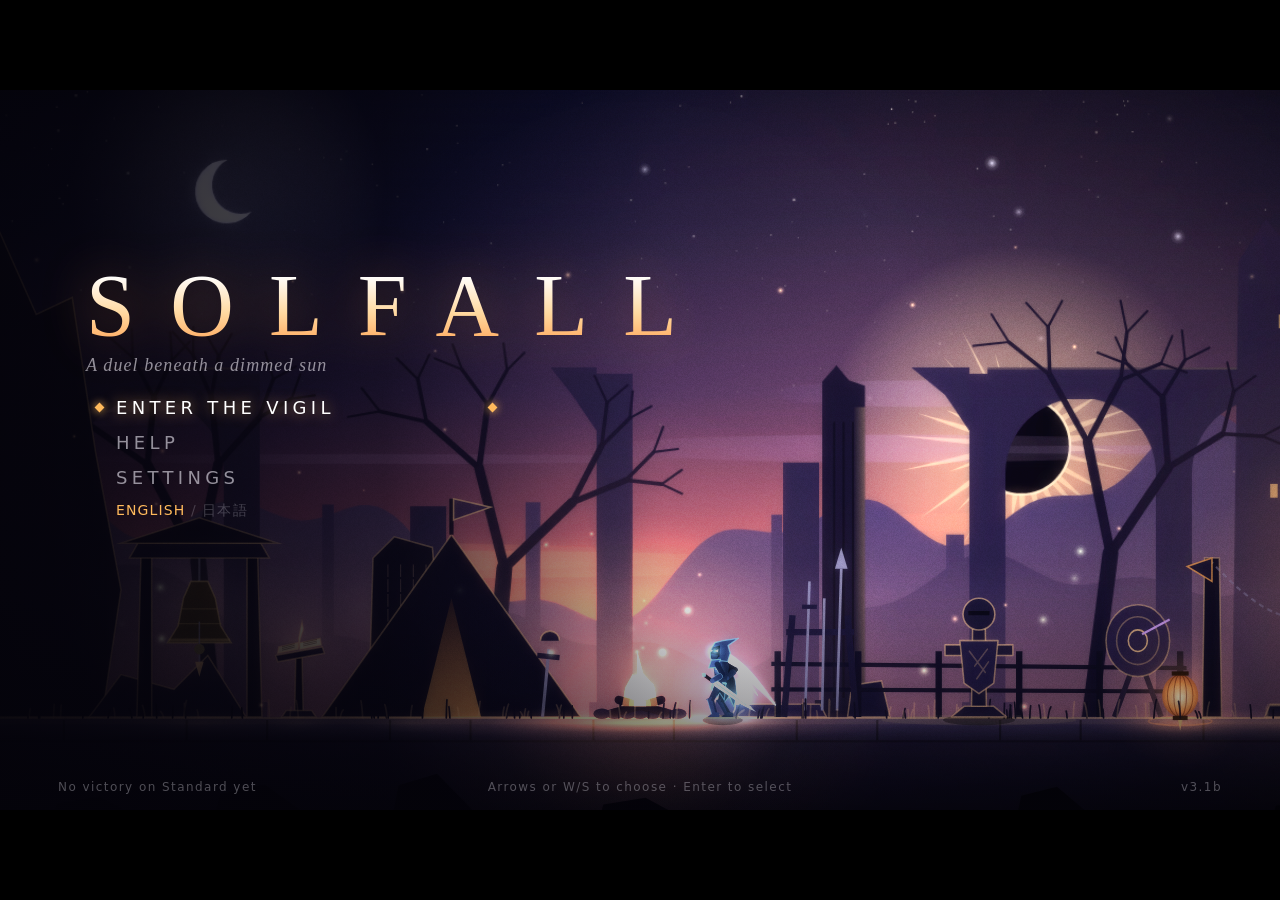
==== commit 0784704e: "Solfall v3.1b: a polish pass over every screen, in English and Japanese Camp and road labels sit on " ====
--- a/index.html
+++ b/index.html
@@ -269,7 +269,8 @@
             <div class="item" data-act="help3">Staying alive</div>
             <div class="item" data-act="help4">Bosses</div>
             <div class="item" data-act="help5">A run</div>
-            <div class="item" data-act="help6">The Vigil</div>
+            <div class="item" data-act="help6">Boons</div>
+            <div class="item" data-act="help7">The Vigil</div>
             <div class="item" data-act="how">Controls</div>
             <div class="item" data-act="back">Back</div>
           </nav>
--- a/css/style.css
+++ b/css/style.css
@@ -48,7 +48,11 @@
 .lb.on { height: 54px; }
 
 /* ---------------------------------------------------------------- HUD */
-#hud { position: absolute; inset: 0; pointer-events: none; transition: opacity 0.5s; }
+#hud { position: absolute; inset: 0; pointer-events: none; transition: opacity 0.5s; isolation: isolate; }
+/* (v3.1b) soft shade behind the top corners, so meters and omens read over the brightest sky */
+#hud::before, #hud::after { content: ""; position: absolute; top: 0; z-index: -1; pointer-events: none; }
+#hud::before { left: 0; width: 620px; height: 280px; background: radial-gradient(ellipse 100% 100% at 0 0, rgba(6, 4, 16, 0.46), rgba(6, 4, 16, 0.2) 45%, transparent 72%); }
+#hud::after { right: 0; width: 560px; height: 220px; background: radial-gradient(ellipse 100% 100% at 100% 0, rgba(6, 4, 16, 0.42), rgba(6, 4, 16, 0.16) 45%, transparent 72%); }
 #hud.off { opacity: 0; }
 
 #phud { position: absolute; left: 58px; top: 24px; }
@@ -461,7 +465,7 @@
 .flabel { font-size: 10px; letter-spacing: 0.3em; color: var(--dim); }
 #flow.r1 { --fcol: #9fb4c8; } #flow.r2 { --fcol: #96e1ff; } #flow.r3 { --fcol: #8cf5b9; } #flow.r4 { --fcol: #ffd68c; } #flow.r5 { --fcol: #ff9a4a; }
 
-#omen { position: absolute; right: 58px; top: 112px; max-width: 300px; text-align: right; font-size: 12px; line-height: 1.5; color: var(--dim); text-shadow: 0 1px 4px #000; }
+#omen { position: absolute; right: 58px; top: 112px; max-width: 300px; text-align: right; font-size: 12px; line-height: 1.5; color: var(--dim); text-shadow: 0 1px 3px #000, 0 0 12px rgba(0, 0, 0, 0.85); }
 #omen b { display: block; font-weight: 600; font-size: 11px; letter-spacing: 0.3em; text-transform: uppercase; color: var(--danger); }
 
 /* ---------------------------------------------------------------- the Shrine */
@@ -500,6 +504,9 @@
 .panel.keys { width: 620px; padding-top: 26px; padding-bottom: 20px; }
 .panel.keys h2 { margin-bottom: 8px; }
 .panel.keys .lead { text-align: center; margin-bottom: 12px; font-size: 13px; }
+#keyList .v kbd { margin: 0 0 0 5px; padding: 0 5px; font-size: 10.5px; line-height: 14px; text-transform: none; color: var(--gold); border-color: rgba(255, 196, 120, 0.4); }
+#keyList .item.focus .v kbd { color: #fff; border-color: rgba(255, 220, 170, 0.7); }
+#keyList .item.opt { line-height: 1.2; }
 .panel.narrow .lead, .panel.narrow .over { text-align: center; }
 .panel.narrow .lead { margin-bottom: 14px; font-size: 13px; line-height: 1.5; }
 .panel.wide { padding-top: 26px; padding-bottom: 20px; }
@@ -519,7 +526,7 @@
 .panel.help nav .item.open { color: var(--gold); }
 #helpBody { min-height: 470px; border-left: 1px solid rgba(255, 255, 255, 0.1); padding-left: 34px; }
 #helpBody h3 { margin: 2px 0 4px; font: 400 20px var(--display); letter-spacing: 0.16em; color: var(--ink); text-transform: uppercase; }
-#helpBody .lead { margin: 0 0 14px; color: var(--dim); font-size: 13.5px; }
+#helpBody .lead { margin: 0 0 14px; color: var(--dim); font-size: 13.5px; text-wrap: pretty; }
 .helpsteps { margin: 0; padding-left: 22px; font-size: 14px; line-height: 1.45; color: var(--dim); }
 .helpsteps li { margin-bottom: 9px; padding-left: 4px; }
 .helpsteps li::marker { color: var(--gold); font-weight: 600; }
@@ -538,7 +545,7 @@
 .panel.tally .tcount.all { color: var(--star); }
 #featsBody { min-height: 330px; border-left: 1px solid rgba(255, 255, 255, 0.1); padding-left: 30px; }
 #featsBody h3 { margin: 2px 0 4px; font: 400 20px var(--display); letter-spacing: 0.16em; color: var(--ink); text-transform: uppercase; }
-#featsBody .lead { margin: 0 0 10px; color: var(--dim); font-size: 13px; }
+#featsBody .lead { margin: 0 0 10px; color: var(--dim); font-size: 13px; text-wrap: pretty; }
 .feat { display: grid; grid-template-columns: 1fr auto; gap: 2px 12px; padding: 10px 0; border-bottom: 1px solid rgba(255, 255, 255, 0.06); font-size: 14px; line-height: 1.4; }
 .feat b { color: var(--ink); font-weight: 600; letter-spacing: 0.04em; }
 .feat span { grid-column: 1; color: var(--dim); }
@@ -564,7 +571,7 @@
 .awake { display: block; margin-top: 0.4em; color: #ffe2a8; }
 .awake b { color: #ffc861; font-weight: 700; margin-right: 0.3em; }
 .awake.next { color: var(--dim); opacity: 0.75; font-style: italic; }
-.awake.next b { color: var(--dim); }
+.awake.next b { color: var(--dim); margin-right: 0; }
 .boonlist p.cursed b { color: #ff6e8c; }
 #boons .t-corrupted.clean { --tagc: #aadcff; }
 .panel.fountain .item.up .uname { color: #ff8aa4; }
@@ -605,7 +612,7 @@
 /* ---------------------------------------------------------------- v2.8a: the Boss Journal */
 .panel.journal #journalBody { min-height: 470px; max-height: 540px; overflow-y: auto; border-left: 1px solid rgba(255, 255, 255, 0.1); padding-left: 30px; padding-right: 8px; }
 .panel.journal #journalBody h3 { margin: 2px 0 4px; font: 400 20px var(--display); letter-spacing: 0.16em; color: var(--ink); text-transform: uppercase; }
-.panel.journal #journalBody .lead { margin: 0 0 12px; color: var(--dim); font-size: 13px; }
+.panel.journal #journalBody .lead { margin: 0 0 12px; color: var(--dim); font-size: 13px; text-wrap: pretty; }
 .panel.journal nav .item { text-align: left; padding: 7px 8px 7px 30px; font-size: 14px; letter-spacing: 0.12em; }
 .panel.journal nav .item::after { display: none; }
 .panel.journal nav .item.open { color: var(--gold); }
@@ -698,4 +705,19 @@
 /* wide tracking suits capitals, not kana: tighten it everywhere in Japanese */
 html[lang=ja] body * { letter-spacing: 0.04em !important; }
 html[lang=ja] h1, html[lang=ja] h2, html[lang=ja] .over, html[lang=ja] #card .title { padding-left: 0 !important; }
-html[lang=ja] .titleblock h1 { letter-spacing: 0.4em !important; padding-left: 0.4em !important; }
+html[lang=ja] .titleblock h1 { letter-spacing: 0.4em !important; padding-left: 0 !important; font-family: "Palatino Linotype", "Book Antiqua", Palatino, Georgia, serif; }
+/* (v3.1b) Japanese has no true italics (the browser only slants the glyphs), and wraps best at phrase breaks */
+html[lang=ja] body * { font-style: normal !important; }
+html[lang=ja] body { word-break: auto-phrase; line-break: strict; }
+html[lang=ja] .elabel { font-size: 11px; }
+html[lang=ja] .item.card .ctag, html[lang=ja] .hhp { font-size: 11.5px; }
+html[lang=ja] .over { font-size: 12.5px; }
+/* (v3.1b) big Japanese words keep a little air: phase cards, callouts, screen titles */
+html[lang=ja] #card .title { font-size: 34px; letter-spacing: 0.24em !important; padding-left: 0.24em !important; }
+html[lang=ja] #card .sub { font-size: 18px; }
+html[lang=ja] #callout .big { font-size: 36px; letter-spacing: 0.16em !important; padding-left: 0.16em; }
+html[lang=ja] .panel h2 { letter-spacing: 0.14em !important; padding-left: 0.14em !important; }
+/* (v3.1b) the omens get their own soft shade, fading from the right edge, for arenas with a sun in that corner */
+#omen { max-width: 380px; padding: 9px 12px 10px 48px; margin-right: -12px; background: linear-gradient(270deg, rgba(6, 4, 16, 0.72), rgba(6, 4, 16, 0.62) calc(100% - 56px), rgba(6, 4, 16, 0));
+  -webkit-mask-image: linear-gradient(180deg, transparent, #000 8px, #000 calc(100% - 8px), transparent); mask-image: linear-gradient(180deg, transparent, #000 8px, #000 calc(100% - 8px), transparent); }
+#omen:empty { display: none; }
